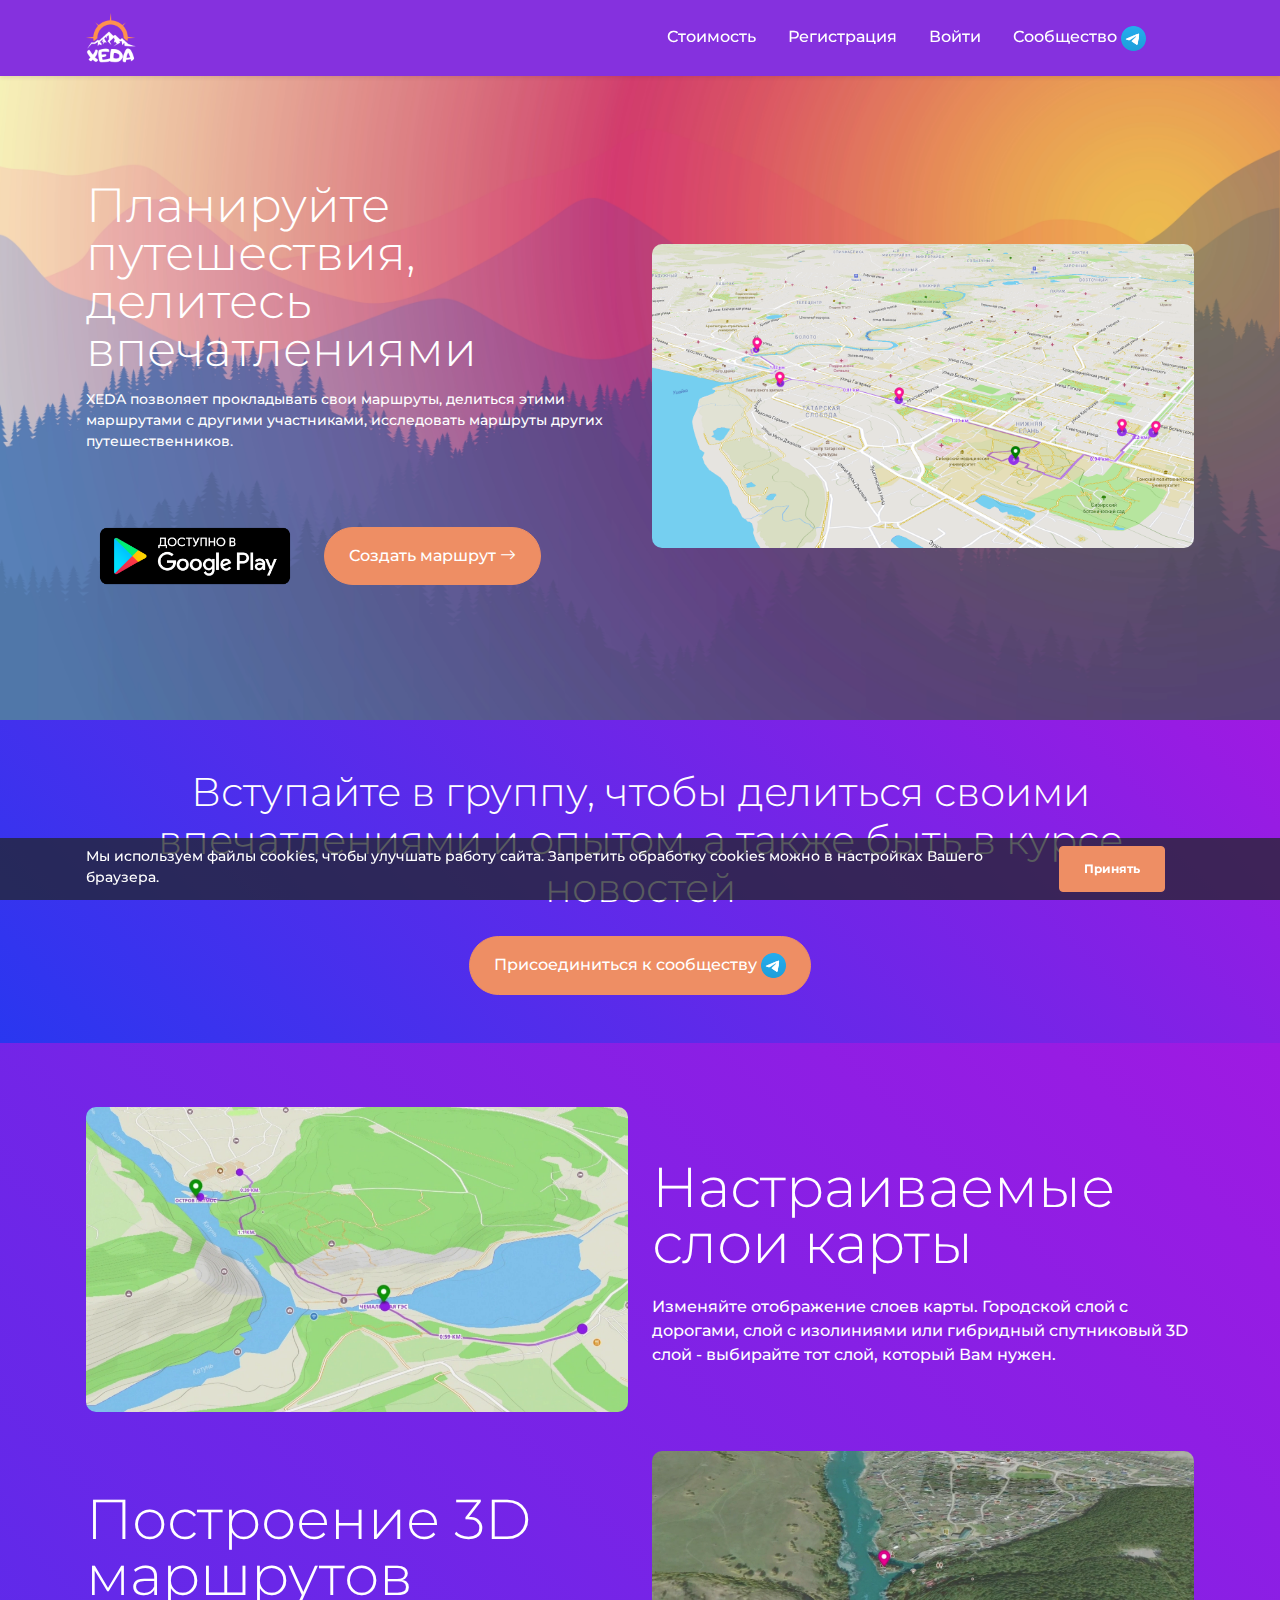
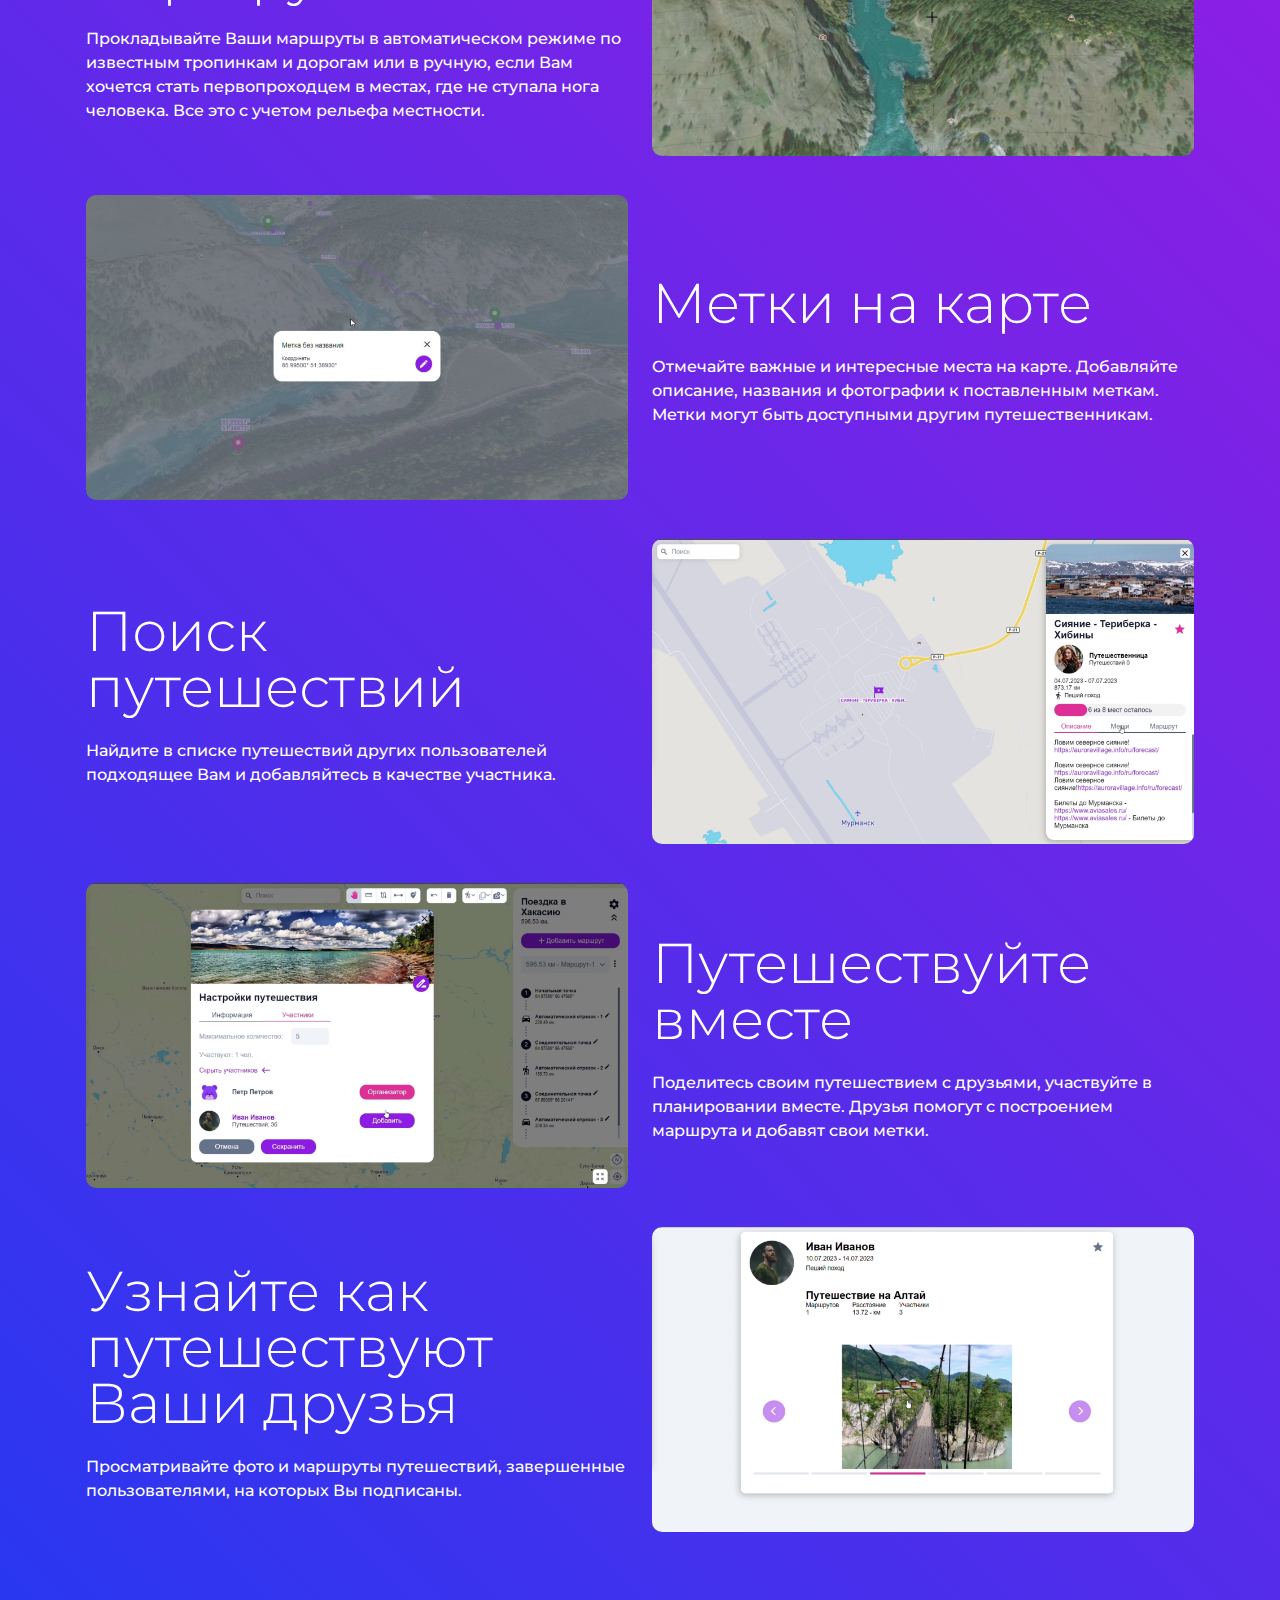
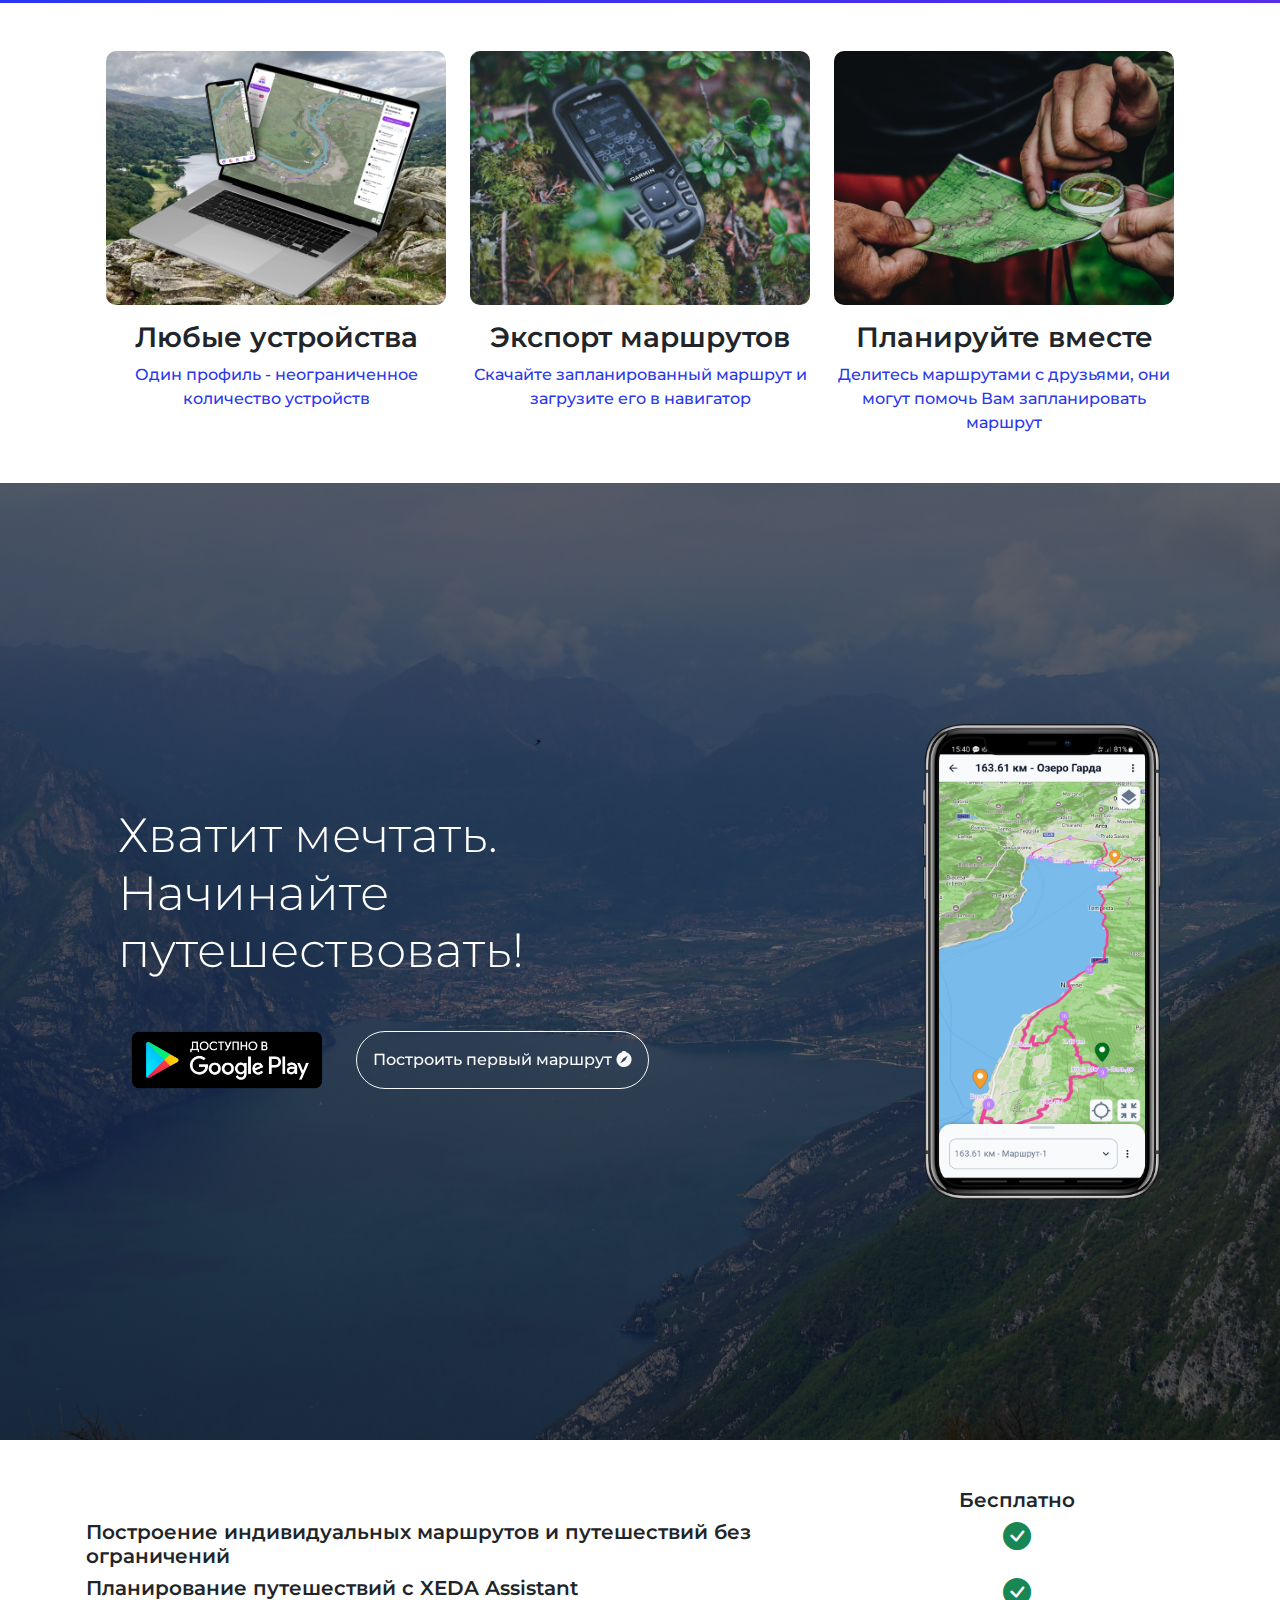
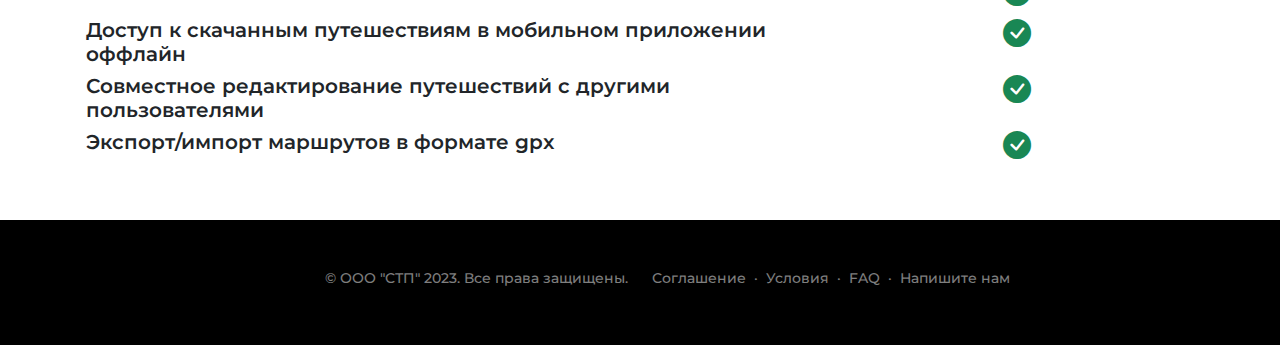
==== index.html @ 37eac82b "Update index.html" ====
<!DOCTYPE html>
<html lang="ru">
    <head> 
        <meta charset="utf-8">
        <meta name="viewport" content="width=device-width, initial-scale=1, shrink-to-fit=no">
        <meta name="description" content="XEDA - приложение для планирования приключений, построения маршрутов, совместных путешествий. Приглашайте друзей, присоединяйтесь к сообществу путешественников!">
        <meta name="author" content="Vladimir Masson">
	<meta name="yandex-verification" content="94b3f4d57878d6f2">
	<meta property="og:locale" content="ru_RU">
	<meta property="og:type" content="website">
	<meta property="og:title" content="XEDA - время путешествовать!">
	<meta property="og:description" content="XEDA - приложение для планирования приключений, построения маршрутов, совместных путешествий. Приглашайте друзей, присоединяйтесь к сообществу путешественников!">
        <meta property="og:url" content="https://app.xeda.io/">
	<meta property="og:site_name" content="XEDA">
	<meta property="og:image" content="https://raw.githubusercontent.com/vladimirmasson/xeda/main/assets/img/xeda_og.png">
	<meta property="og:image:width" content="1070">
	<meta property="og:image:height" content="456">
	<meta name="twitter:card" content="summary_large_image">
	<meta name="twitter:image" content="https://raw.githubusercontent.com/vladimirmasson/xeda/main/assets/img/xeda_og.png">
	<title>XEDA - Время путешествовать!</title>
	
        <link rel="icon" type="image/x-icon" href="assets/favicon.ico" />
        <!-- Bootstrap icons-->
        <link href="https://cdn.jsdelivr.net/npm/bootstrap-icons@1.5.0/font/bootstrap-icons.css" rel="stylesheet" />
	<link rel="stylesheet" href="https://cdn.jsdelivr.net/npm/bootstrap-icons@1.10.5/font/bootstrap-icons.css">
        <!-- Google fonts-->
        <link rel="preconnect" href="https://fonts.gstatic.com" />
        <link href="https://fonts.googleapis.com/css2?family=Newsreader:ital,wght@0,600;1,600&amp;display=swap" rel="stylesheet" />
        <link href="https://fonts.googleapis.com/css2?family=Mulish:ital,wght@0,300;0,500;0,600;0,700;1,300;1,500;1,600;1,700&amp;display=swap" rel="stylesheet" />
        <link href="https://fonts.googleapis.com/css2?family=Kanit:ital,wght@0,400;1,400&amp;display=swap" rel="stylesheet" />
	    <link rel="preconnect" href="https://fonts.googleapis.com">
<link rel="preconnect" href="https://fonts.gstatic.com" crossorigin>
<link href="https://fonts.googleapis.com/css2?family=Fira+Sans:wght@100;200;300;400;500;600;700&family=Montserrat:wght@100;200;300;400;500;600;700&family=Press+Start+2P&display=swap" rel="stylesheet">
        <!-- Core theme CSS (includes Bootstrap)-->
        <link href="css/styles.css" rel="stylesheet" />


	<!-- Google tag (gtag.js) -->
<script async src="https://www.googletagmanager.com/gtag/js?id=G-KK6Y9HNS87"></script>
<script>
  window.dataLayer = window.dataLayer || [];
  function gtag(){dataLayer.push(arguments);}
  gtag('js', new Date());

  gtag('config', 'G-KK6Y9HNS87');
</script>
	<!-- Yandex.Metrika counter -->
<script type="text/javascript" >
   (function(m,e,t,r,i,k,a){m[i]=m[i]||function(){(m[i].a=m[i].a||[]).push(arguments)};
   m[i].l=1*new Date();
   for (var j = 0; j < document.scripts.length; j++) {if (document.scripts[j].src === r) { return; }}
   k=e.createElement(t),a=e.getElementsByTagName(t)[0],k.async=1,k.src=r,a.parentNode.insertBefore(k,a)})
   (window, document, "script", "https://mc.yandex.ru/metrika/tag.js", "ym");

   ym(94690063, "init", {
        clickmap:true,
        trackLinks:true,
        accurateTrackBounce:true,
        webvisor:true
   });
</script>
<noscript><div><img src="https://mc.yandex.ru/watch/94690063" style="position:absolute; left:-9999px;" alt="" /></div></noscript>
<!-- /Yandex.Metrika counter -->
 <!-- Top.Mail.Ru counter -->
<script type="text/javascript">
var _tmr = window._tmr || (window._tmr = []);
_tmr.push({id: "3399509", type: "pageView", start: (new Date()).getTime()});
(function (d, w, id) {
  if (d.getElementById(id)) return;
  var ts = d.createElement("script"); ts.type = "text/javascript"; ts.async = true; ts.id = id;
  ts.src = "https://top-fwz1.mail.ru/js/code.js";
  var f = function () {var s = d.getElementsByTagName("script")[0]; s.parentNode.insertBefore(ts, s);};
  if (w.opera == "[object Opera]") { d.addEventListener("DOMContentLoaded", f, false); } else { f(); }
})(document, window, "tmr-code");
</script>
<noscript><div><img src="https://top-fwz1.mail.ru/counter?id=3399509;js=na" style="position:absolute;left:-9999px;" alt="Top.Mail.Ru" /></div></noscript>
<!-- /Top.Mail.Ru counter -->	
    </head>
    <body id="page-top">
        <!-- Navigation-->
        <nav class="navbar navbar-expand-lg navbar-light fixed-top shadow-sm" id="mainNav">
            <div class="container px-3">
		    <a class="navbar-brand fw-bold" href="#page-top"><img src="assets/img/logowhite.png" alt="XEDA - время путешествовать!" width="50px"></img></a>
                <button class="navbar-toggler border-0" type="button" data-bs-toggle="collapse" data-bs-target="#navbarResponsive" aria-controls="navbarResponsive" aria-expanded="false" aria-label="Toggle navigation">
                    <i class="bi-list h1 text-light"></i>
                </button>
                <div class="collapse navbar-collapse" id="navbarResponsive">
                    <ul class="navbar-nav ms-auto me-4 my-3 my-lg-0">
			<li class="nav-item"><a class="nav-link me-lg-3" href="#price">Стоимость</a></li>
                        <li class="nav-item"><a class="nav-link me-lg-3" href="https://app.xeda.io/signup" target="_blank">Регистрация</a></li>
                        <li class="nav-item"><a class="nav-link me-lg-3" href="https://app.xeda.io/login" target="_blank">Войти</a></li>
			<li class="nav-item"><a class="nav-link me-lg-3" href="https://t.me/+64CDKNUZ3sllOTEy" target="_blank">Сообщество <img src="assets/img/tglogo.png" alt="Вступить в группу telegram" width="25px"></img></a></li>
			
                    </ul>
                    
                </div>
            </div>
        </nav>
        <!-- Mashead header-->
        <header class="masthead">
            <div class="container px-3" >
                <div class="row align-items-center">


			<div class="col-lg-6 col-12 mx-auto">
                        <!-- Mashead text and app badges-->
                        <div class="mb-5 mb-sm-0 text-center text-lg-start">
                            <h3 class="display-5 lh-1 mb-3" style="color:white;">Планируйте путешествия, делитесь впечатлениями</h3>
                            <p class="small fw-normal text-muted mb-5">XEDA позволяет прокладывать свои маршруты, делиться этими маршрутами с другими участниками, исследовать маршруты других путешественников.</p>
                            <a class="me-lg-3 mb-4 mb-lg-0" href="https://play.google.com/store/apps/details?id=wtf.stp.xeda" target="_blank"><img class="app-badge" src="assets/img/gplay.png" alt="Скачать XEDA в Google Play Market" /></a>
				<a class="btn btn-primary py-3 px-4 rounded-pill text-nowrap" href="https://app.xeda.io/signup" target="_blank">Создать маршрут <i class="bi bi-arrow-right"></i></a>
			    
				
                        </div>
				
                    </div>
			
			
			
			<div class="mx-auto col-lg-6 col-12">
                        <!-- Masthead device mockup feature-->
			    <img src="assets/img/xeda-tsk.webp" alt="Xeda маршрут по Томску" width="100%" height="100%"></img>
                      
                    </div>
			
                    
                    
		    
                    
                       
                </div>
            </div>
        </header>
       
        <!-- App badge section-->
        <section class="bg-gradient-primary-to-secondary" id="download">
            <div class="container px-3">
                <h4 class="display-6 text-center text-white font-alt mb-4">Вступайте в группу, чтобы делиться своими впечатлениями и опытом, а также быть в курсе новостей</h4>
                <div class="d-flex flex-column flex-lg-row align-items-center justify-content-center">
                    <!--<a class="me-lg-3 mb-4 mb-lg-0" href="#!"><img class="app-badge" src="assets/img/google-play-badge.svg" alt="..." /></a>
                    <a href="#!"><img class="app-badge" src="assets/img/rustore.png" alt="Скачать XEDA в Rustore" /></a>-->
			<a class="btn btn-primary py-3 px-4 rounded-pill text-nowrap" href="https://t.me/+64CDKNUZ3sllOTEy" target="_blank">Присоединиться к сообществу <img src="assets/img/tglogo.png" alt="Вступить в группу telegram" width="25px"></img></a>
                </div>
            </div>
        </section>
        <!-- Basic features section-->
        <section class="bg-gradient-primary-to-secondary">
            <div class="container px-3">
                
		   <div class="row py-3 align-items-center justify-content-center justify-content-lg-between">
                    <div class="col-12 col-lg-6 order-lg-0 order-1">
                        <div class="px-0"><video muted="muted" autoplay="" loop="" poster="assets/img/xeda_layers.webp" style="max-width: 100%; height: 100%" playsinline><source src="assets/img/xeda_layers.mp4" type="video/mp4" /></video></div>
                    </div>
		    <div class="col-12 col-lg-6 order-0 order-lg-1 text-center text-sm-start">
                        <h2 class="text-white display-4 lh-1 mb-4">Настраиваемые слои карты</h2>
                        <p class="fw-normal text-muted mb-5 mb-lg-0">Изменяйте отображение слоев карты. Городской слой с дорогами, слой с изолиниями или гибридный спутниковый 3D слой - выбирайте тот слой, который Вам нужен.</p>
                    </div>
                </div>
		
		    <div class="row py-3 align-items-center justify-content-center justify-content-lg-between">
                    <div class="col-12 col-lg-6 text-center text-sm-start">
                        <h2 class="text-white display-4 lh-1 mb-4">Построение 3D маршрутов</h2>
                        <p class="fw-normal text-muted mb-5 mb-lg-0">Прокладывайте Ваши маршруты в автоматическом режиме по известным тропинкам и дорогам или в ручную, если Вам хочется стать первопроходцем в местах, где не ступала нога человека. Все это с учетом рельефа местности.</p>
                    </div>
                    <div class="col-12 col-lg-6">
                        <div class="px-0"><video muted="muted" autoplay="" loop="" poster="assets/img/map-route.webp" style="max-width: 100%; height: 100%" playsinline><source src="assets/img/map-route.mp4" type="video/mp4" /></video></div>
                    </div>
                </div>
		    
		    <div class="row py-3 align-items-center justify-content-center justify-content-lg-between">
                <div class="col-12 col-lg-6 order-lg-0 order-1">
                        <div class="px-0"><video muted="muted" autoplay="" loop="" poster="assets/img/poi-route.webp" style="max-width: 100%; height: 100%" playsinline><source src="assets/img/poi-route.mp4" type="video/mp4" /></video></div>
                    </div>    
		<div class="col-12 col-lg-6 order-lg-1 order-0 text-center text-sm-start">
                        <h2 class="text-white display-4 lh-1 mb-4">Метки на карте</h2>
                        <p class="fw-normal text-muted mb-5 mb-lg-0">Отмечайте важные и интересные места на карте. Добавляйте описание, названия и фотографии к поставленным меткам. Метки могут быть доступными другим путешественникам.</p>
                    </div> 
                </div>
		
		    
		    
		    <div class="row py-3 align-items-center justify-content-center justify-content-lg-between">

			    <div class="col-12 col-lg-6 text-center text-sm-start">
                        <h2 class="text-white display-4 lh-1 mb-4">Поиск путешествий</h2>
                        <p class="fw-normal text-muted mb-5 mb-lg-0">Найдите в списке путешествий других пользователей подходящее Вам и добавляйтесь в качестве участника.</p>
                    </div>
			    
			    <div class="col-12 col-lg-6">
                        <div class="px-0"><video muted="muted" autoplay="" loop="" poster="assets/img/search.webp" style="max-width: 100%; height: 100%" playsinline><source src="assets/img/search.mp4" type="video/mp4" /></video></div>
                    </div>    
		
                </div>

		     <div class="row py-3 align-items-center justify-content-center justify-content-lg-between">
                    <div class="col-12 col-lg-6 order-lg-0 order-1">
                        <div class="px-0"><video muted="muted" autoplay="" loop="" poster="assets/img/friends.webp" style="max-width: 100%; height: 100%" playsinline><source src="assets/img/friends.mp4" type="video/mp4" /></video></div>
                    </div>
		    <div class="col-12 col-lg-6 order-0 order-lg-1 text-center text-sm-start">
                        <h2 class="text-white display-4 lh-1 mb-4">Путешествуйте вместе</h2>
                        <p class="fw-normal text-muted mb-5 mb-lg-0">Поделитесь своим путешествием с друзьями, участвуйте в планировании вместе. Друзья помогут с построением маршрута и добавят свои метки.</p>
                    </div>
                </div>
		
		    <div class="row py-3 align-items-center justify-content-center justify-content-lg-between">
                    <div class="col-12 col-lg-6 text-center text-sm-start">
                        <h2 class="text-white display-4 lh-1 mb-4">Узнайте как путешествуют Ваши друзья</h2>
                        <p class="fw-normal text-muted mb-5 mb-lg-0">Просматривайте фото и маршруты путешествий, завершенные пользователями, на которых Вы подписаны.</p>
                    </div>
                    <div class="col-12 col-lg-6">
                        <div class="px-0"><video muted="muted" autoplay="" loop="" poster="assets/img/news.webp" style="max-width: 100%; height: 100%" playsinline><source src="assets/img/news.mp4" type="video/mp4" /></video></div>
                    </div>
                </div>
		    
		    
            </div>
        </section>

	<!-- App features section-->
        <section id="features">
            <div class="container">
                <div class="row align-items-center">
                    <div class="col-lg-12 order-lg-1 mb-5 mb-lg-0">
                        <div class="container-fluid">
                            <div class="row">
                                <div class="col-lg-4 mb-5 mb-sm-0">
                                    <!-- Feature item-->
                                    <div class="text-center">
                                        <img src="assets/img/macbook.webp" alt="Xeda" width="100%" height="100%"></img>
                                        <h3 class="font-alt pt-3">Любые устройства</h3>
                                        <p class="text-primary mb-0">Один профиль - неограниченное количество устройств</p>
                                    </div>
                                </div>
                                <div class="col-lg-4 mb-5 mb-sm-0">
                                    <!-- Feature item-->
                                    <div class="text-center">
                                        <img src="assets/img/navigator.webp" alt="Xeda" width="100%" height="100%"></img>
                                        <h3 class="font-alt pt-3">Экспорт маршрутов</h3>
                                        <p class="text-primary mb-0">Скачайте запланированный маршрут и загрузите его в навигатор</p>
                                    </div>
                                </div>
				<div class="col-lg-4 mb-5 mb-sm-0">
                                    <!-- Feature item-->
                                    <div class="text-center">
                                        <img src="assets/img/travel.webp" alt="Xeda" width="100%" height="100%"></img>
                                        <h3 class="font-alt pt-3">Планируйте вместе</h3>
                                        <p class="text-primary mb-0">Делитесь маршрутами с друзьями, они могут помочь Вам запланировать маршрут</p>
                                    </div>
                                </div>

				

				    
                            </div>
                            
                        </div>
                    </div>
                   
                </div>
            </div>
        </section>

	   
	    
        <!-- Call to action section-->
        <section class="cta">
            
						
			<div class="cta-content">
                <div class="container px-5">
                    <div class="row align-items-center ">
					<div class="col-lg-8 order-lg-0 mb-5 mb-lg-0 text-center text-lg-start">
					<h2 class="text-white display-5 lh-3 mb-4">
                        Хватит мечтать.
                        <br />
                        Начинайте путешествовать!
                    </h2>
		<a class="me-lg-3 mb-4 mb-lg-0" href="https://play.google.com/store/apps/details?id=wtf.stp.xeda" target="_blank"><img class="app-badge" src="assets/img/gplay.png" alt="Скачать XEDA в Google Play Market"></a>
                    <a class="btn btn-outline-light py-3 px-3 rounded-pill text-nowrap" href="https://app.xeda.io/signup" target="_blank">Построить первый маршрут <i class="bi bi-compass-fill"></i></a>
                </div>
            
			<div class="col-lg-4 order-lg-1">
                        <!-- Masthead device mockup feature-->
                        <div class="features-device-mockup">
                            
                            <div class="device-wrapper">
                                <div class="device" data-device="iPhoneX" data-orientation="portrait" data-color="black">
                                    <div class="screen bg-black">
                                        <!-- PUT CONTENTS HERE:-->
                                        <!-- * * This can be a video, image, or just about anything else.-->
                                        <!-- * * Set the max width of your media to 100% and the height to-->
                                        <!-- * * 100% like the demo example below.-->
                                        <img src="assets/img/mobile_app.webp" alt="Xeda" width="100%" height="100%"></img>
                                    </div>
                                </div>
                            </div>
                        </div>
                    </div>
                    </div>
				</div>
				</div>
        </section>
	<!-- Section: Timeline -->
	<section id="price">
            <div class="container px-3">
                <div class="row align-items-start ">
			<div class="col-8 order-lg-0 mb-5 mb-lg-0 text-start">
			</div>
			<div class="col-4 order-lg-0 mb-5 mb-lg-0 text-center">
				<h5>Бесплатно</h5>
			</div>
		</div>
		<div class="row align-items-start ">
			<div class="col-8 order-lg-0 mb-5 mb-lg-0 text-start">
				<h5>Построение индивидуальных маршрутов и путешествий без ограничений</h5>
			</div>
			<div class="col-4 order-lg-0 mb-5 mb-lg-0 text-center text-success">
				<h3><i class="bi bi-check-circle-fill"></i></h3>
			</div>
		</div>
		<div class="row align-items-start ">
			<div class="col-8 order-lg-0 mb-5 mb-lg-0 text-start">
				<h5>Планирование путешествий с XEDA Assistant</h5>
			</div>
			<div class="col-4 order-lg-0 mb-5 mb-lg-0 text-center text-success">
				<h3><i class="bi bi-check-circle-fill"></i></h3>
			</div>
		</div>
		<div class="row align-items-start ">
			<div class="col-8 order-lg-0 mb-5 mb-lg-0 text-start">
				<h5>Доступ к скачанным путешествиям в мобильном приложении оффлайн</h5>
			</div>
			<div class="col-4 order-lg-0 mb-5 mb-lg-0 text-center text-success">
				<h3><i class="bi bi-check-circle-fill"></i></h3>
			</div>
		</div>
		<div class="row align-items-start ">
			<div class="col-8 order-lg-0 mb-5 mb-lg-0 text-start">
				<h5>Совместное редактирование путешествий с другими пользователями</h5>
			</div>
			<div class="col-4 order-lg-0 mb-5 mb-lg-0 text-center text-success">
				<h3><i class="bi bi-check-circle-fill"></i></h3>
			</div>
		</div>
		<div class="row align-items-start ">
			<div class="col-8 order-lg-0 mb-5 mb-lg-0 text-start">
				<h5>Экспорт/импорт маршрутов в формате gpx</h5>
			</div>
			<div class="col-4 order-lg-0 mb-5 mb-lg-0 text-center text-success">
				<h3><i class="bi bi-check-circle-fill"></i></h3>
			</div>
		</div>
            </div>
        </section> 
<!-- Section: Timeline -->
        
        <!-- Footer-->
        <footer class="bg-black text-center py-5">
            <div class="container px-5">
                <div class="row text-white-50 small">
                    <div class="col-sm-6 mb-2 text-nowrap text-sm-end">&copy; ООО "СТП" 2023. Все права защищены.</div>
                    <div class="col-sm-6 text-sm-start">
		    <a href="https://app.xeda.io/documents">Соглашение</a>
                    <span class="mx-1">&middot;</span>
                    <a href="https://app.xeda.io/documents">Условия</a>
                    <span class="mx-1">&middot;</span>
                    <a href="https://app.xeda.io/documents">FAQ</a>
		    <span class="mx-1">&middot;</span>
		    <a href="mailto:info@xeda.io">Напишите нам</a>
		   </div>
                </div>
            </div>
        </footer>

	<div class="warning warning--active bg-dark bg-opacity-75 text-start py-2">
		<div class="container px-3">
			<div class="warning__text row">
				<div class="col-sm-10 mb-2 mb-sm-0 text-white small">Мы используем файлы cookies, чтобы улучшать работу сайта. Запретить обработку cookies можно в настройках Вашего браузера.</div>
				<div class="col-sm-2 text-center"><button class="warning__apply btn btn-primary btn-sm py-3 px-4 badge text-nowrap" type="button">Принять</button></div>
			</div>
		</div>
	</div>
	    
        <!-- Bootstrap core JS-->
        <script src="https://cdn.jsdelivr.net/npm/bootstrap@5.1.3/dist/js/bootstrap.bundle.min.js"></script>
        <!-- Core theme JS-->
        <script src="https://code.jquery.com/jquery-3.7.0.min.js"></script>
	<script src="js/scripts.js"></script>
	<script src="js/slider.js"></script>
	<script type="text/javascript">
	const container = document.querySelector(".warning");
   	 if (document.cookie.indexOf("warning") != -1) {
		container.classList.remove("warning--active");
	}

	if (document.querySelector(".warning")) {
	  const apply = container.querySelector(".warning__apply");
	  apply.addEventListener("click", () => {
	    container.classList.remove("warning--active");
	    document.cookie = "warning=true; max-age=2592000; path=/";
	  });
	};
	</script>

	
	    
        <!-- * * * * * * * * * * * * * * * * * * * * * * * * * * * * * * * * * * * * * * * *-->
        <!-- * *                               SB Forms JS                               * *-->
        <!-- * * Activate your form at https://startbootstrap.com/solution/contact-forms * *-->
        <!-- * * * * * * * * * * * * * * * * * * * * * * * * * * * * * * * * * * * * * * * *-->
     
    </body>
</html>
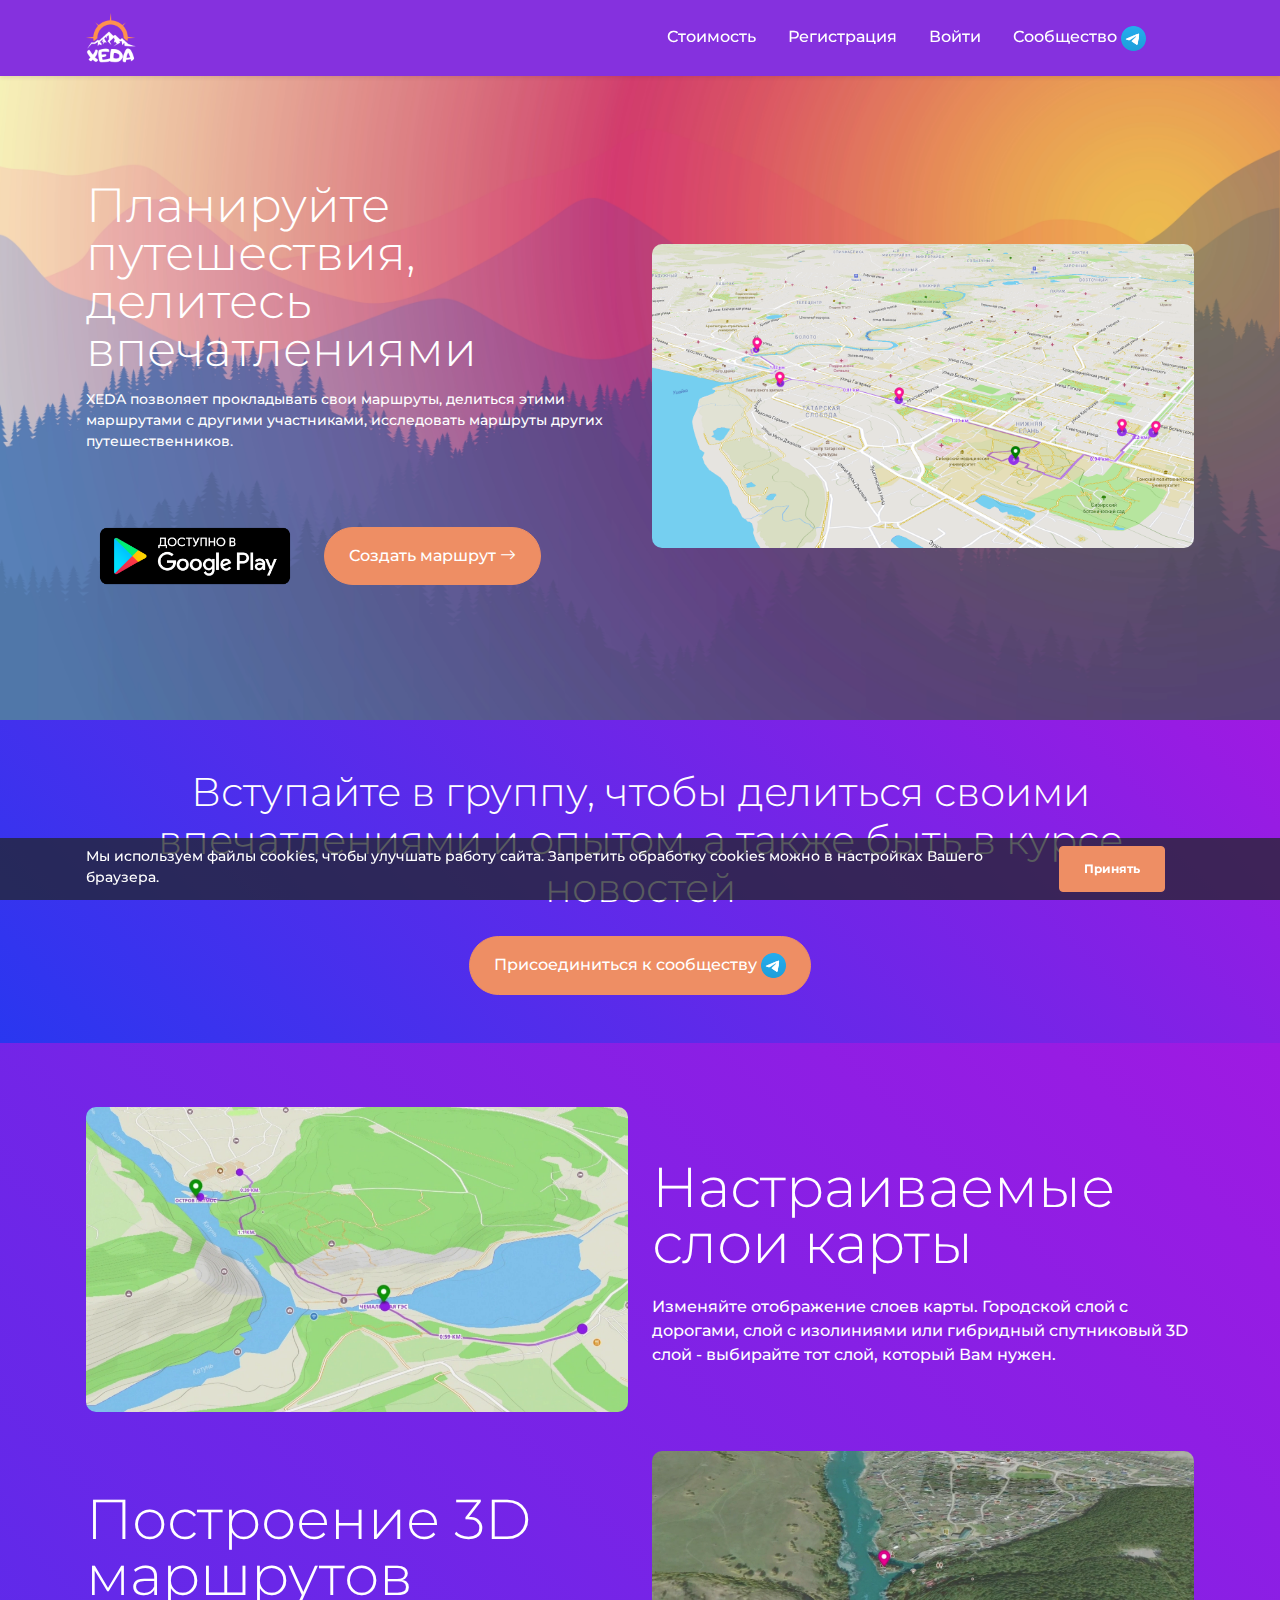
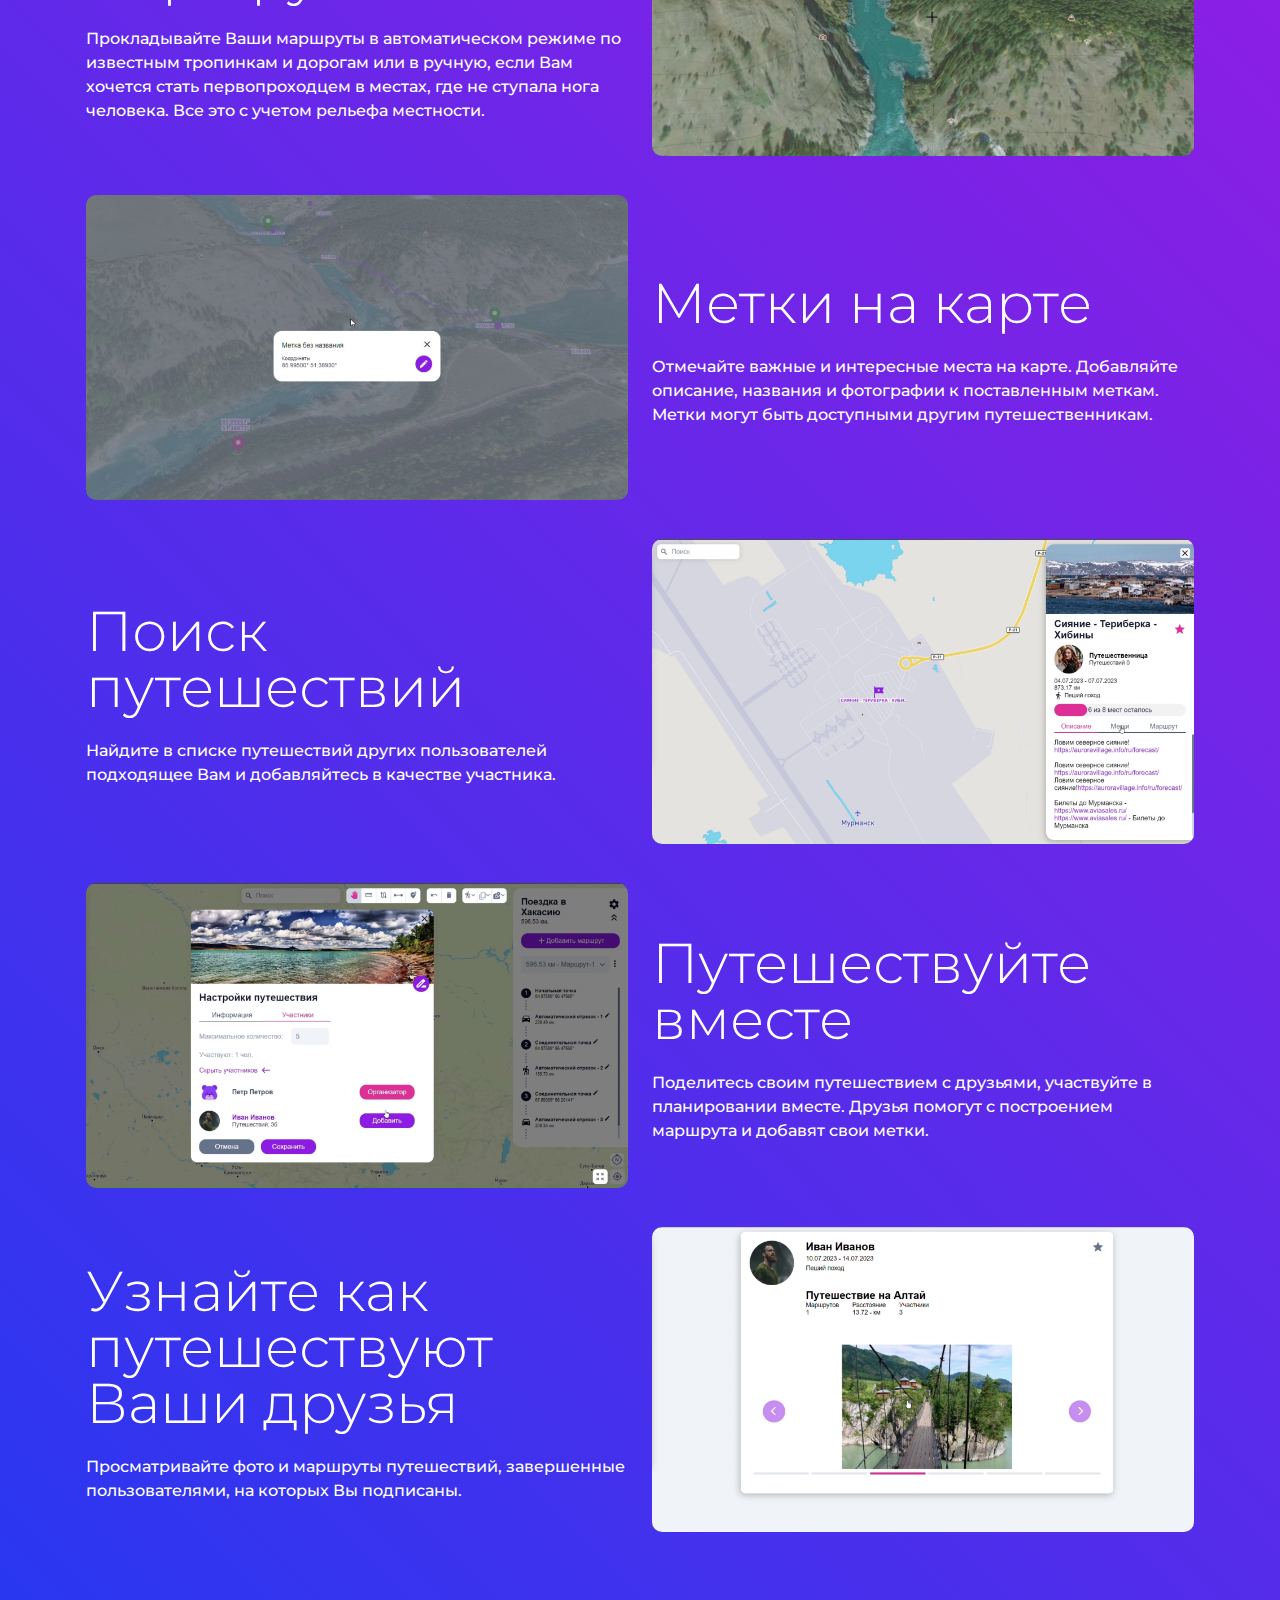
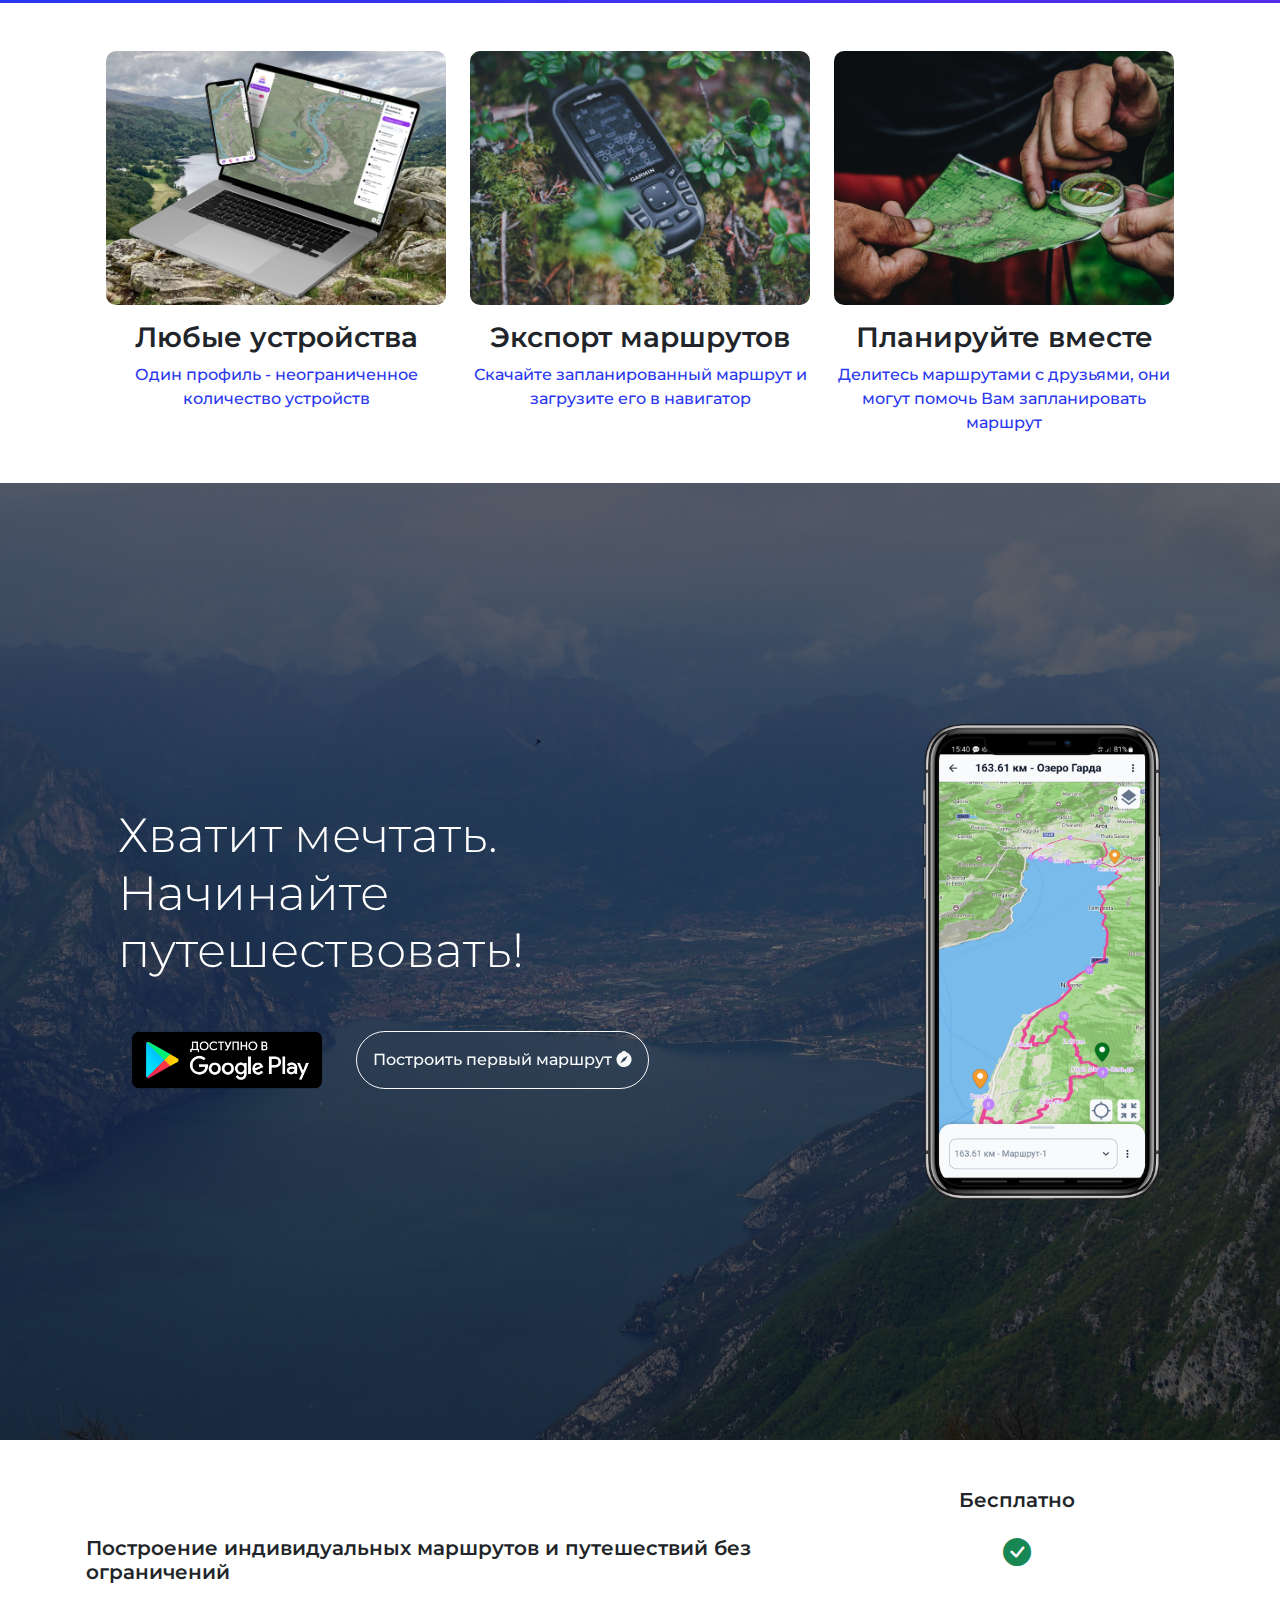
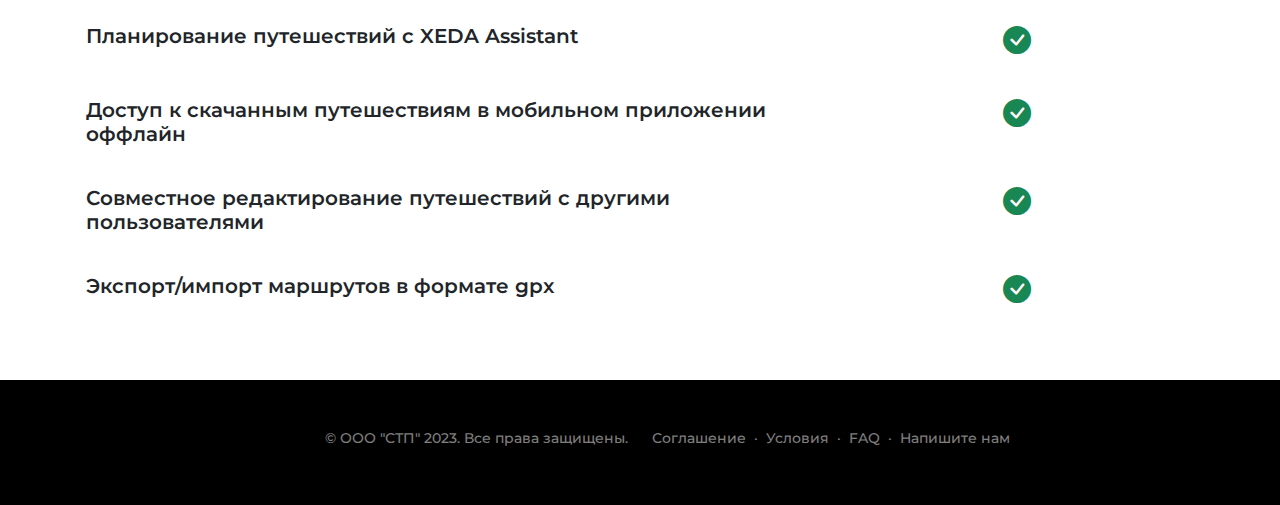
==== commit 90bad319: "Update index.html" ====
--- a/index.html
+++ b/index.html
@@ -310,7 +310,7 @@
 				<h5>Бесплатно</h5>
 			</div>
 		</div>
-		<div class="row align-items-start ">
+		<div class="row align-items-start py-3">
 			<div class="col-8 order-lg-0 mb-5 mb-lg-0 text-start">
 				<h5>Построение индивидуальных маршрутов и путешествий без ограничений</h5>
 			</div>
@@ -318,7 +318,7 @@
 				<h3><i class="bi bi-check-circle-fill"></i></h3>
 			</div>
 		</div>
-		<div class="row align-items-start ">
+		<div class="row align-items-start py-3">
 			<div class="col-8 order-lg-0 mb-5 mb-lg-0 text-start">
 				<h5>Планирование путешествий с XEDA Assistant</h5>
 			</div>
@@ -326,7 +326,7 @@
 				<h3><i class="bi bi-check-circle-fill"></i></h3>
 			</div>
 		</div>
-		<div class="row align-items-start ">
+		<div class="row align-items-start py-3">
 			<div class="col-8 order-lg-0 mb-5 mb-lg-0 text-start">
 				<h5>Доступ к скачанным путешествиям в мобильном приложении оффлайн</h5>
 			</div>
@@ -334,7 +334,7 @@
 				<h3><i class="bi bi-check-circle-fill"></i></h3>
 			</div>
 		</div>
-		<div class="row align-items-start ">
+		<div class="row align-items-start py-3">
 			<div class="col-8 order-lg-0 mb-5 mb-lg-0 text-start">
 				<h5>Совместное редактирование путешествий с другими пользователями</h5>
 			</div>
@@ -342,7 +342,7 @@
 				<h3><i class="bi bi-check-circle-fill"></i></h3>
 			</div>
 		</div>
-		<div class="row align-items-start ">
+		<div class="row align-items-start py-3">
 			<div class="col-8 order-lg-0 mb-5 mb-lg-0 text-start">
 				<h5>Экспорт/импорт маршрутов в формате gpx</h5>
 			</div>
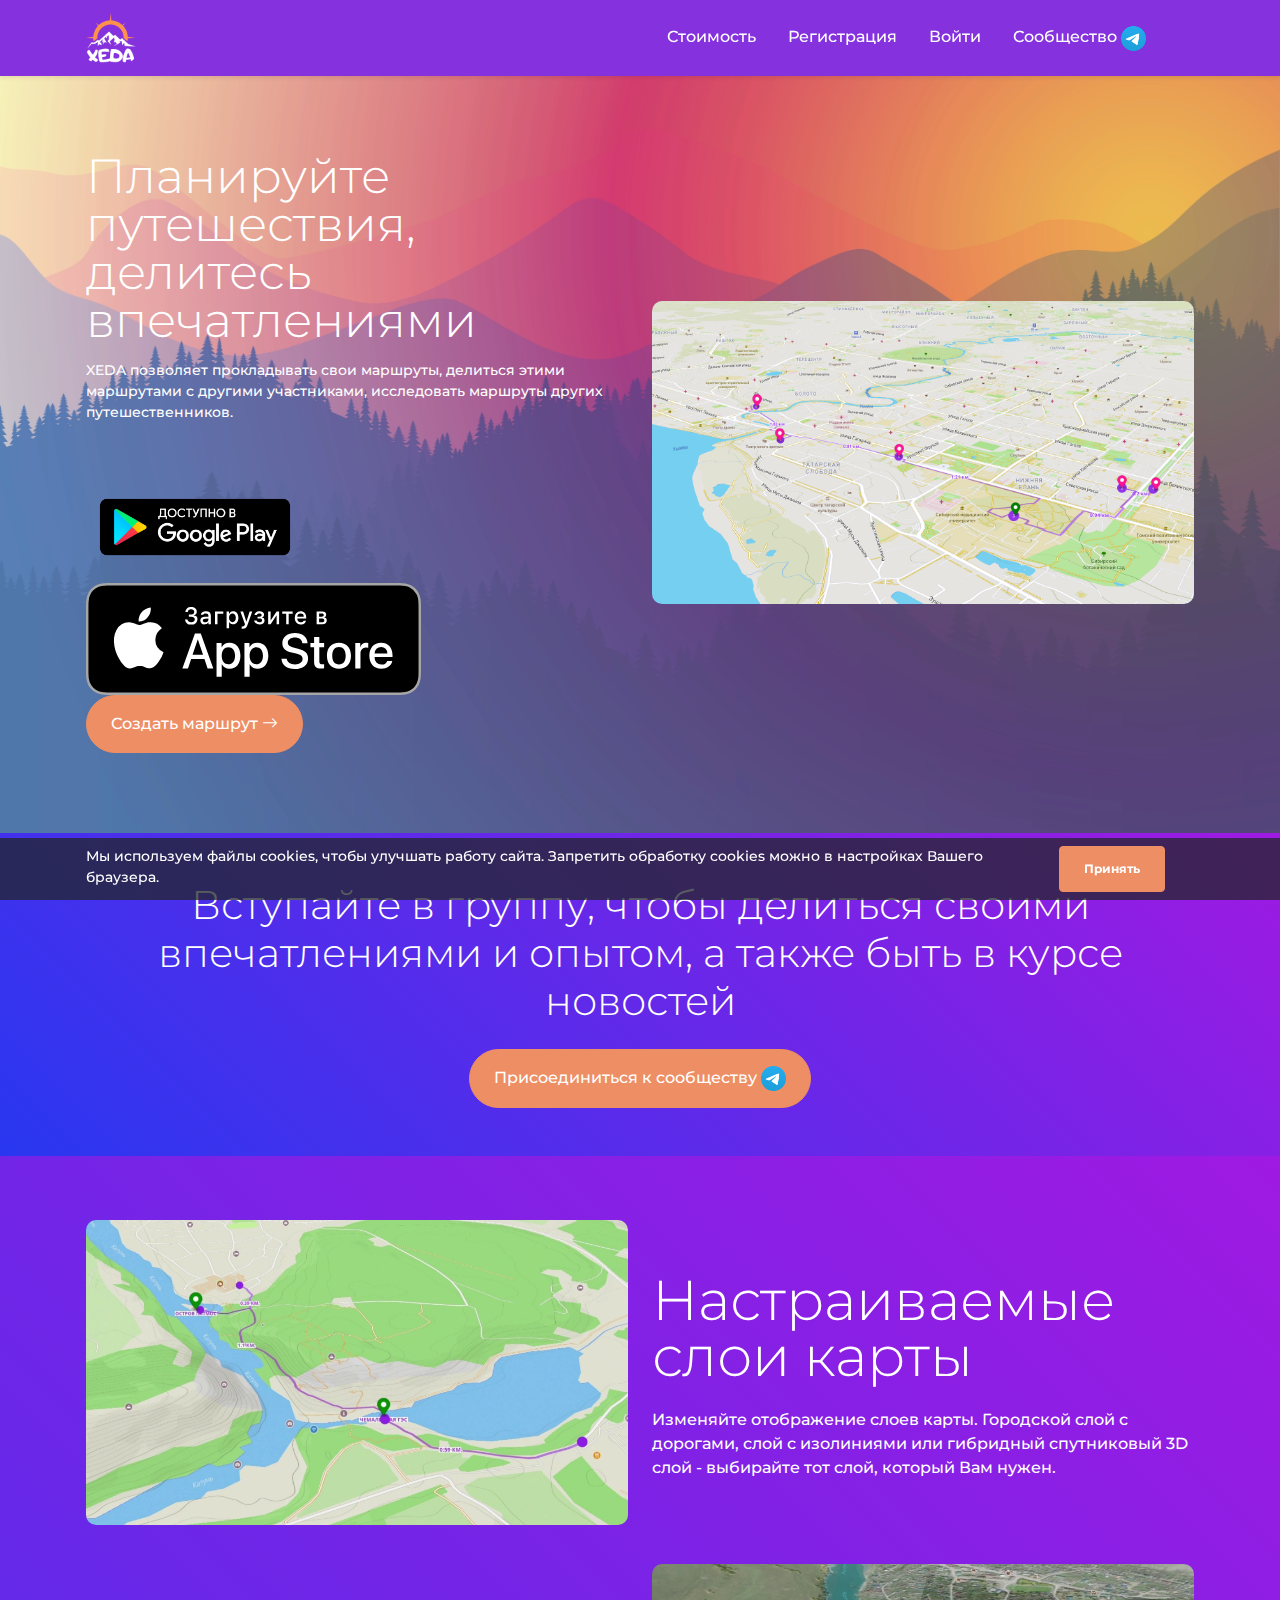
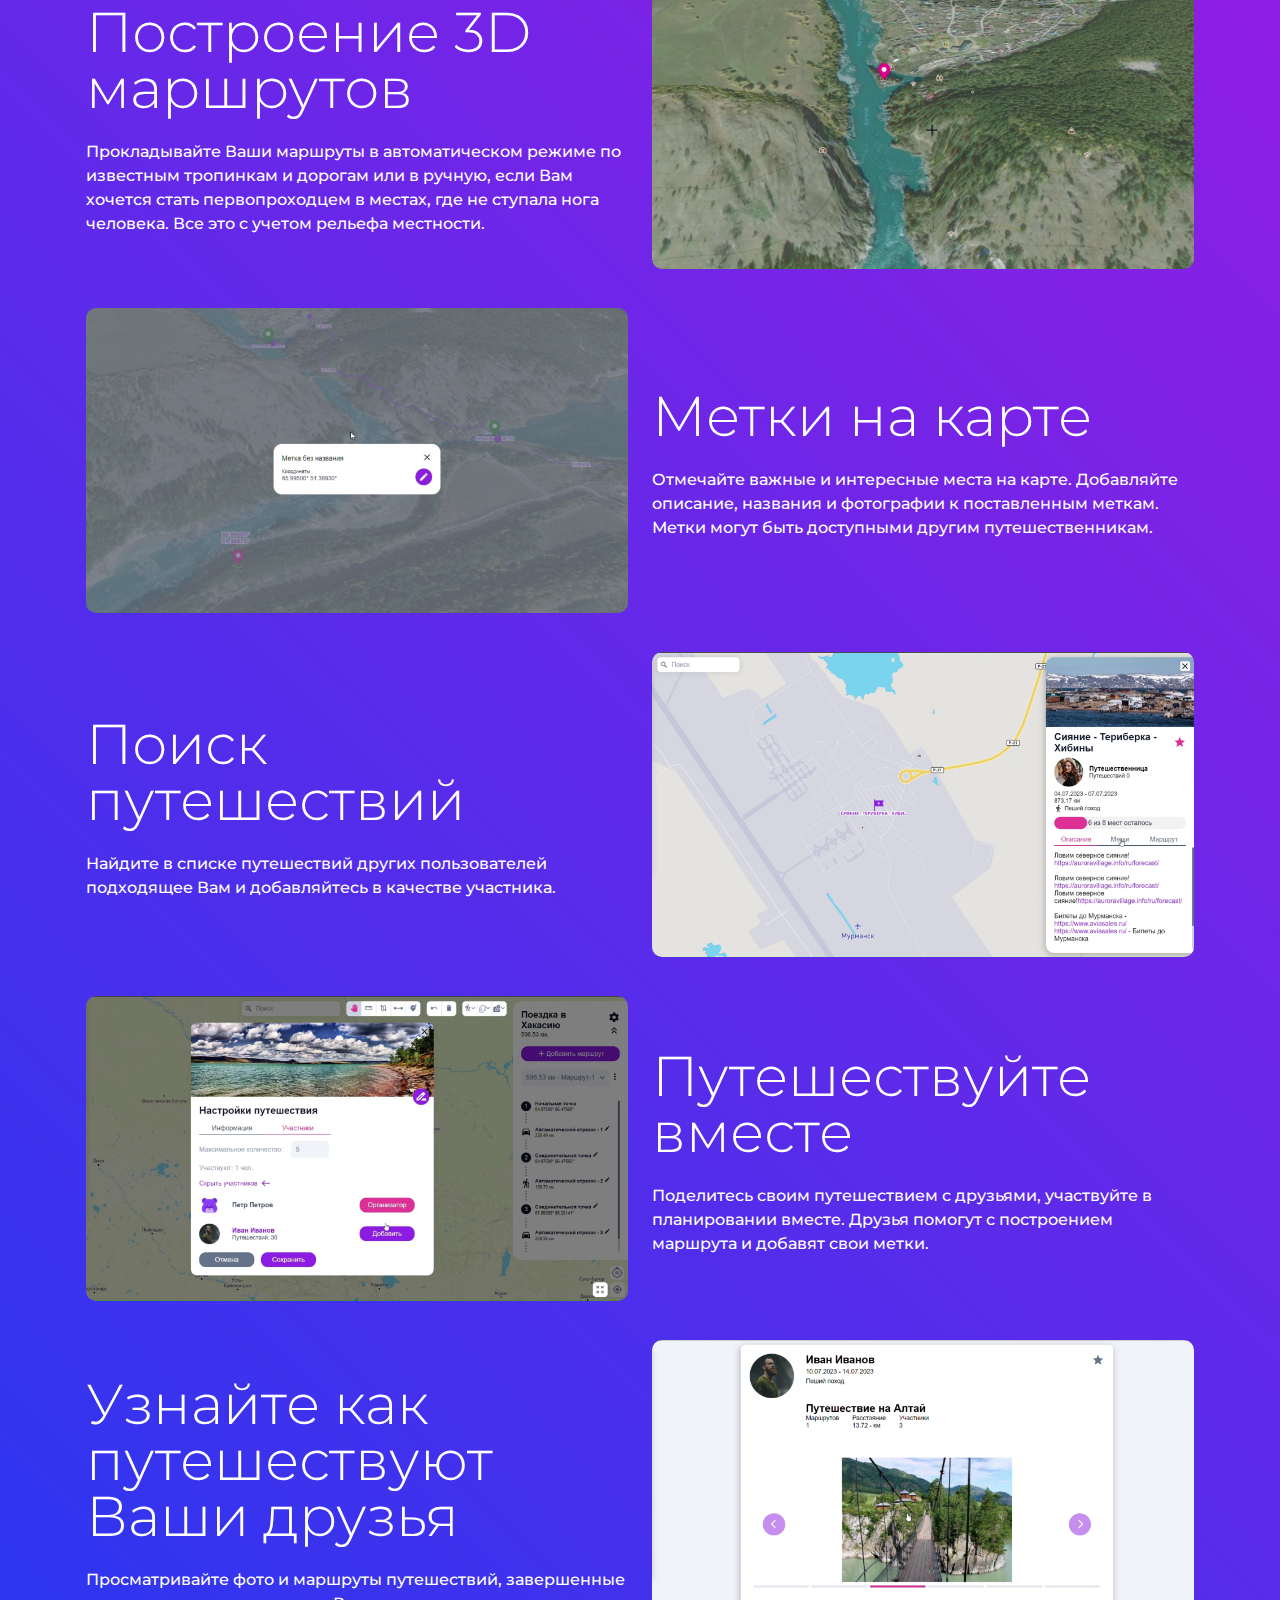
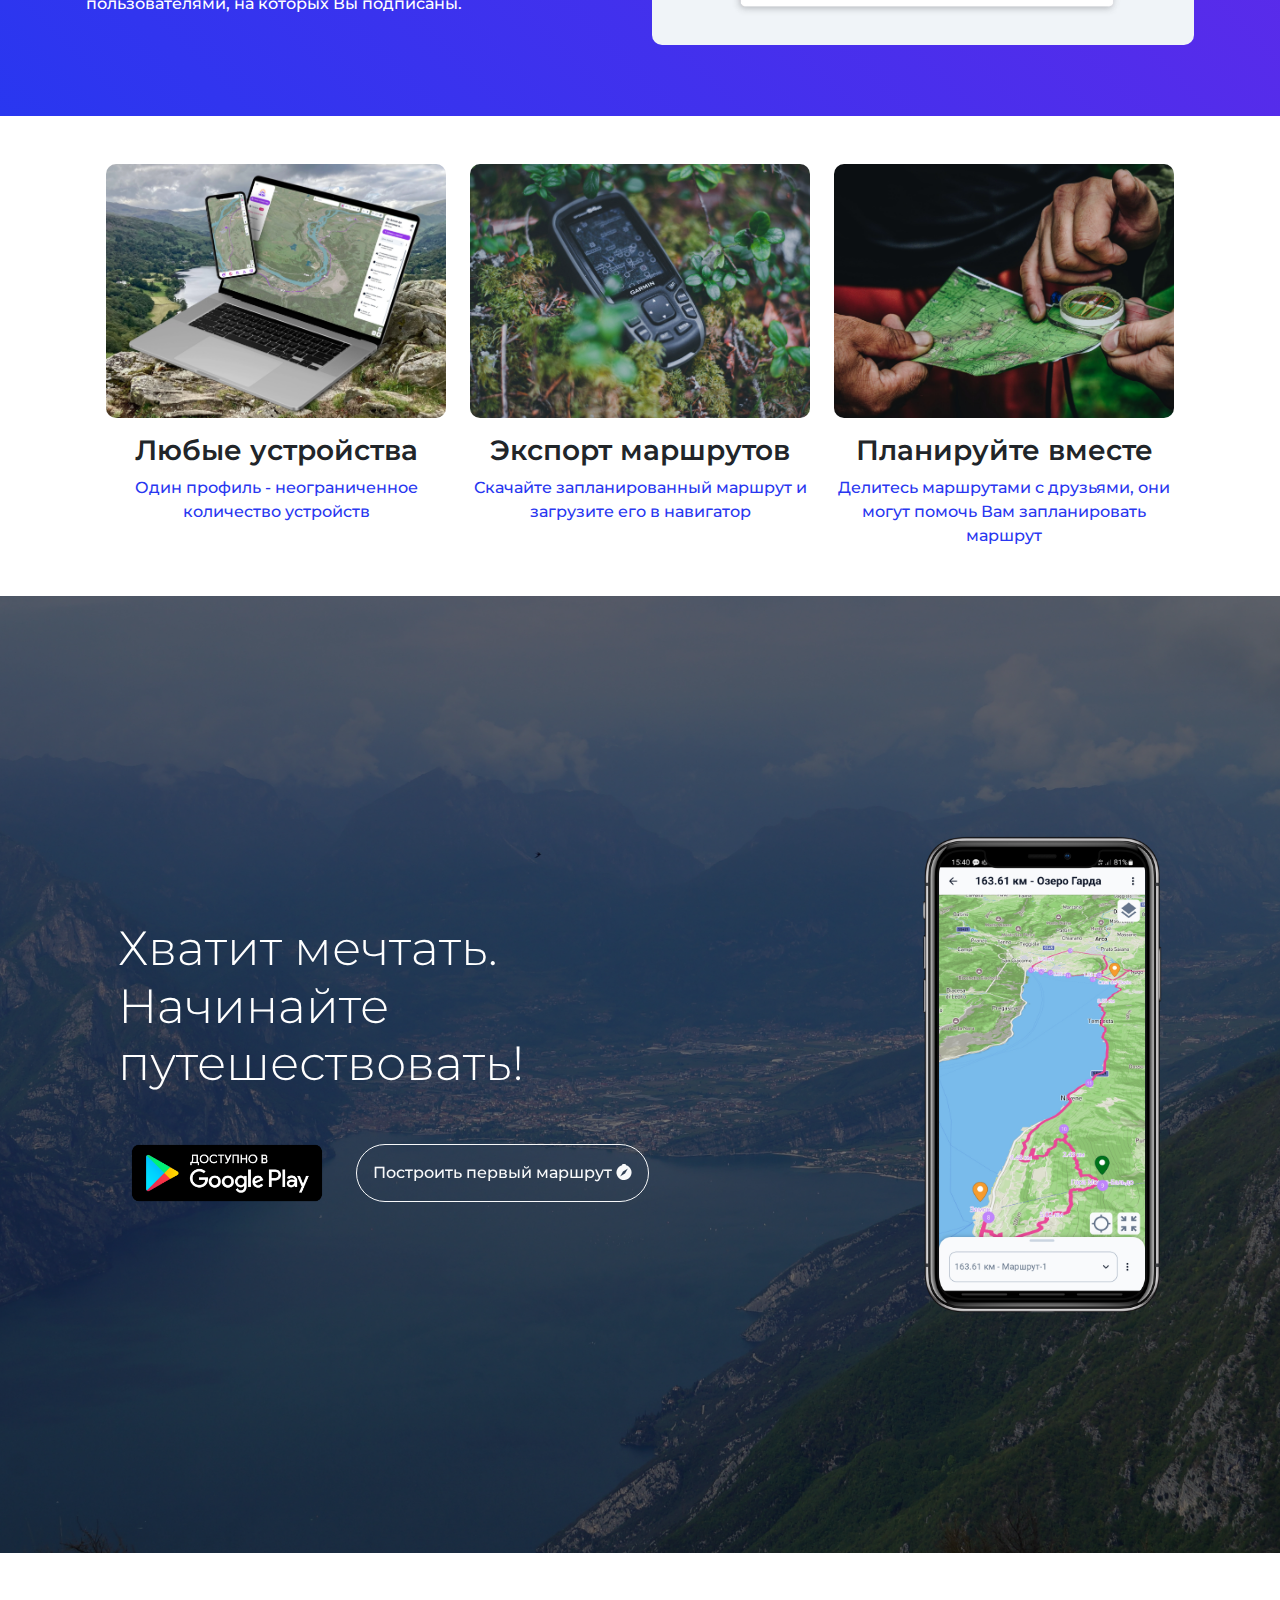
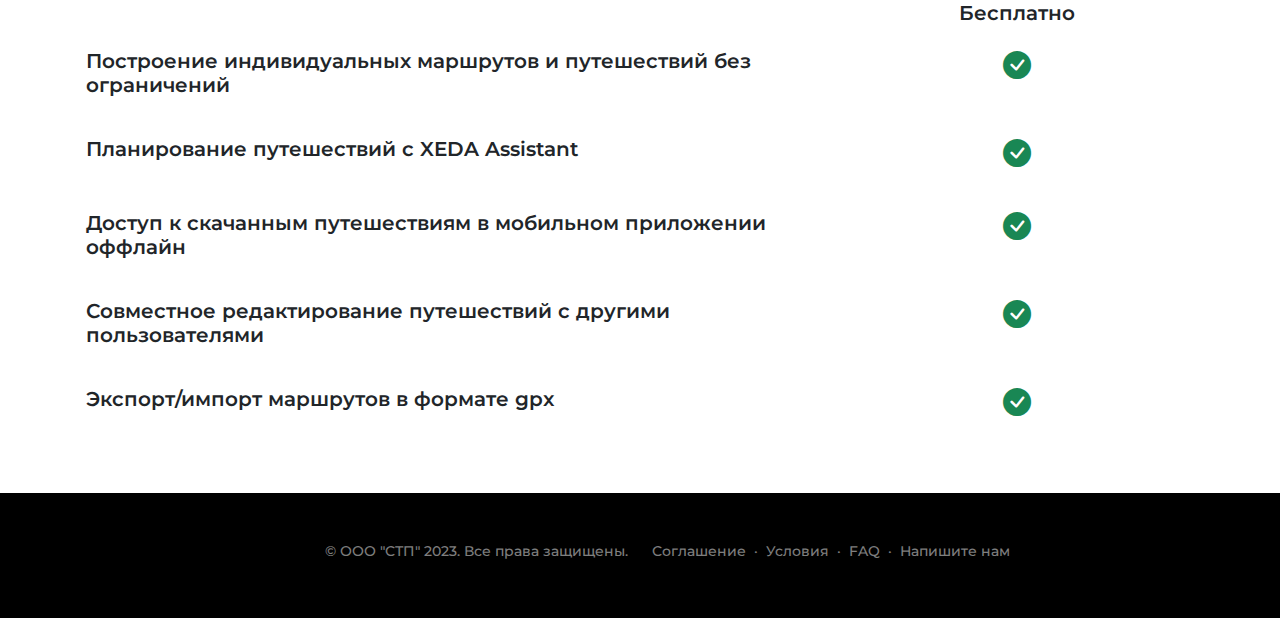
==== commit e429acf5: "Update index.html" ====
--- a/index.html
+++ b/index.html
@@ -108,6 +108,7 @@
                             <h3 class="display-5 lh-1 mb-3" style="color:white;">Планируйте путешествия, делитесь впечатлениями</h3>
                             <p class="small fw-normal text-muted mb-5">XEDA позволяет прокладывать свои маршруты, делиться этими маршрутами с другими участниками, исследовать маршруты других путешественников.</p>
                             <a class="me-lg-3 mb-4 mb-lg-0" href="https://play.google.com/store/apps/details?id=wtf.stp.xeda" target="_blank"><img class="app-badge" src="assets/img/gplay.png" alt="Скачать XEDA в Google Play Market" /></a>
+			    <a class="me-lg-3 mb-4 mb-lg-0" href="https://apps.apple.com/ru/app/xeda-app/id6476595477" target="_blank"><img class="app-badge" src="assets/img/app-store-button.svg" alt="Скачать XEDA в App Store" /></a>
 				<a class="btn btn-primary py-3 px-4 rounded-pill text-nowrap" href="https://app.xeda.io/signup" target="_blank">Создать маршрут <i class="bi bi-arrow-right"></i></a>
 			    
 				
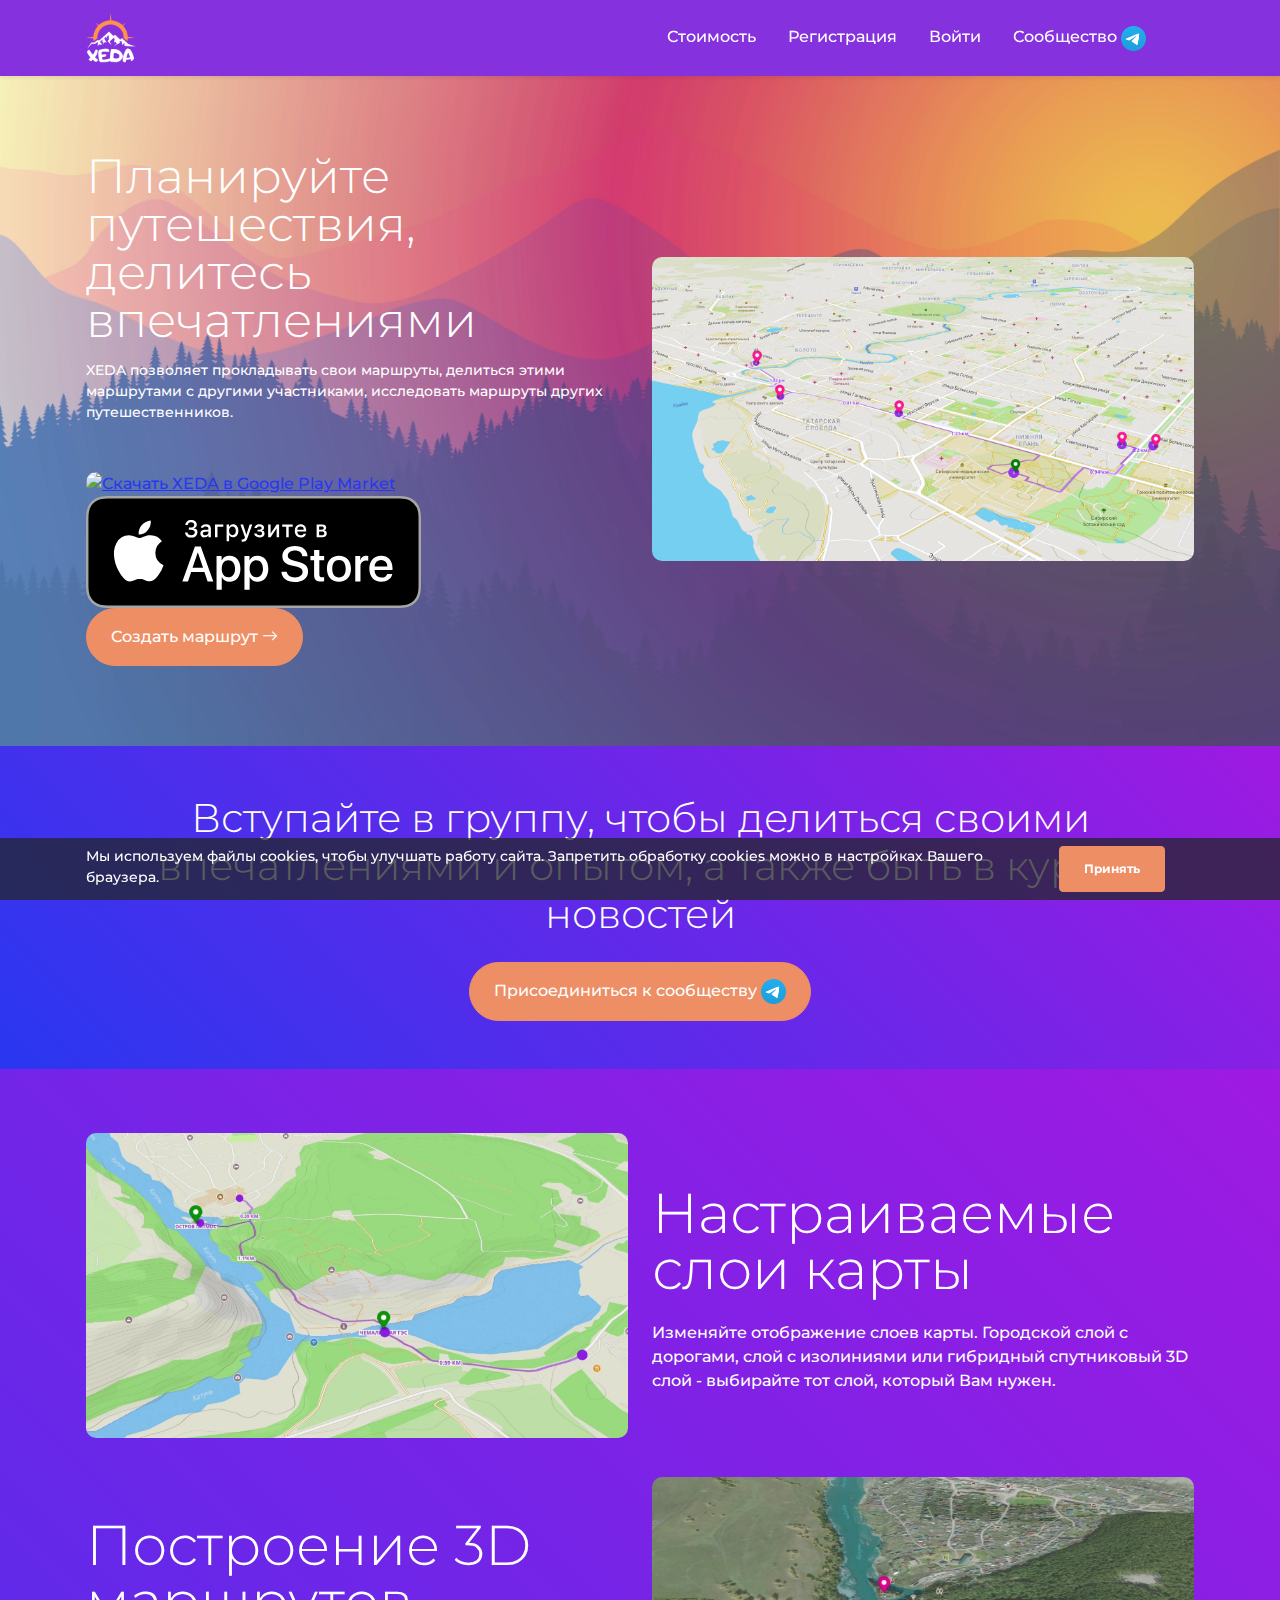
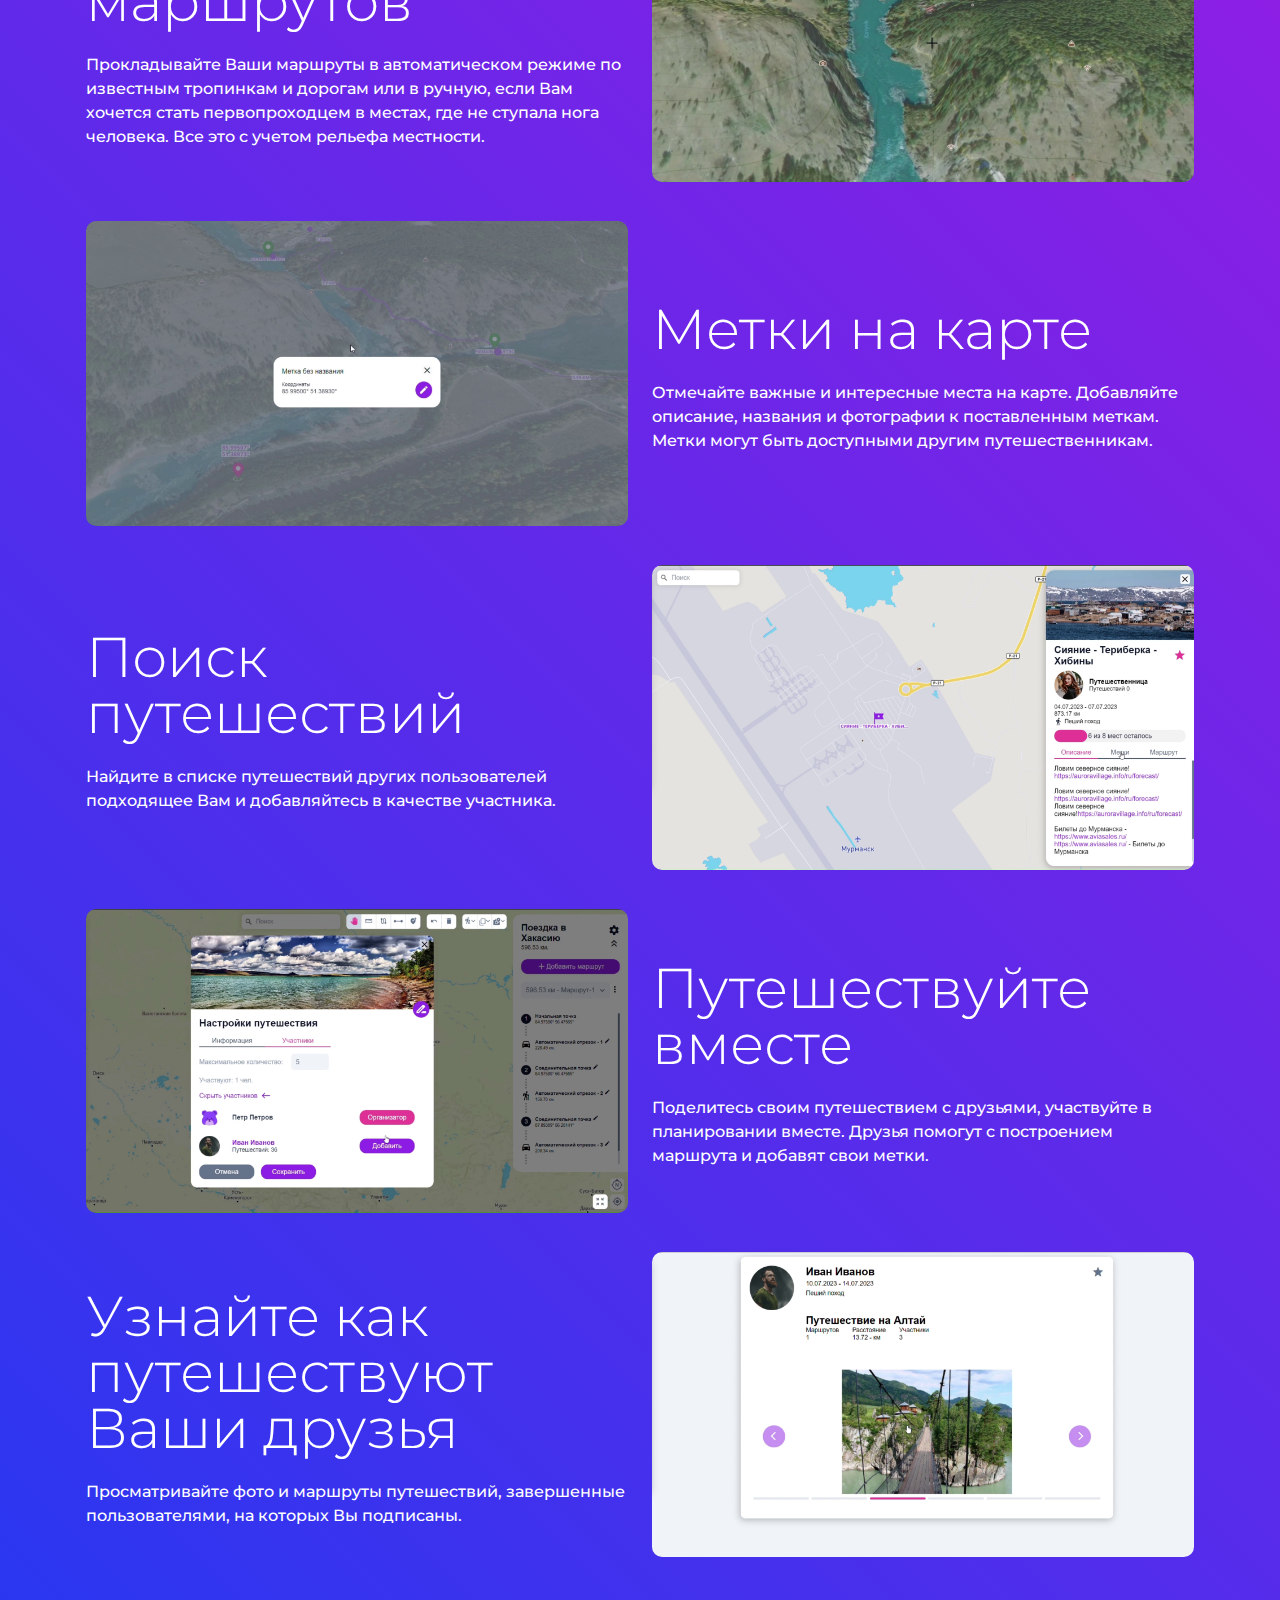
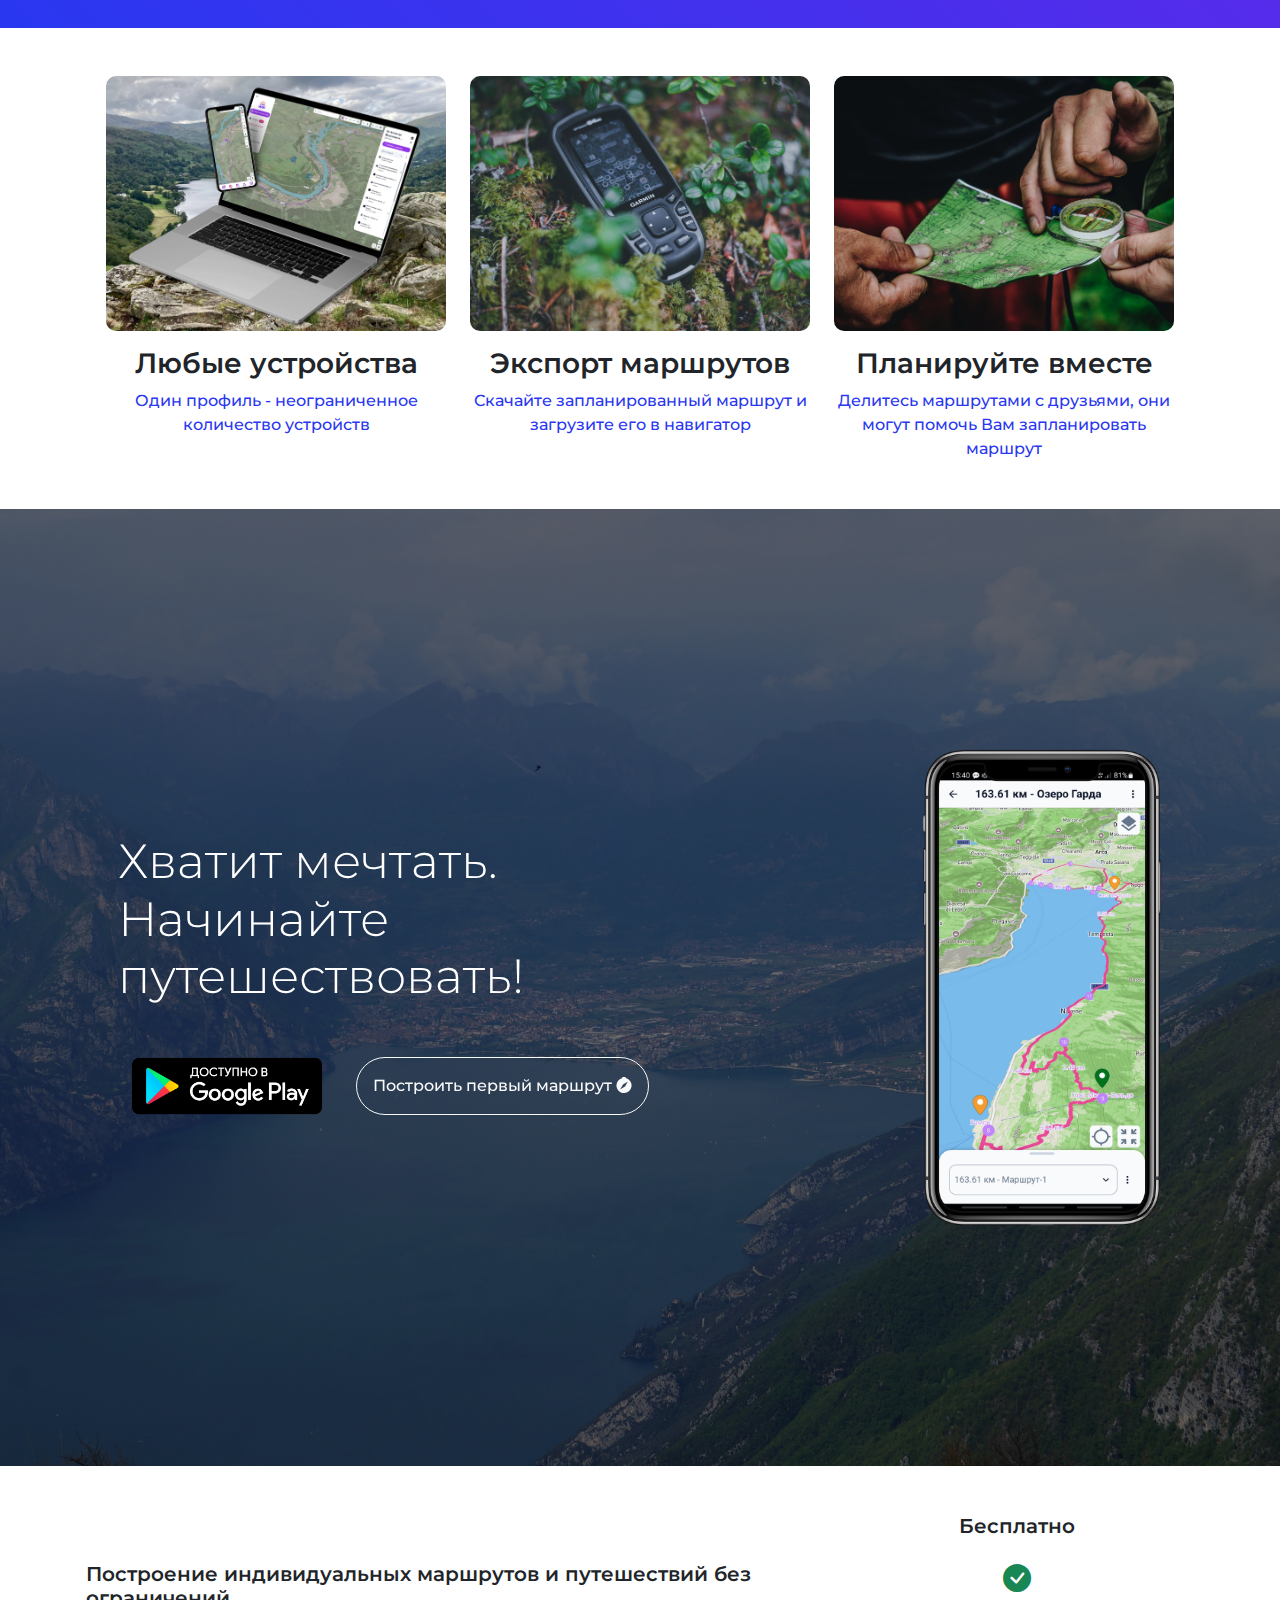
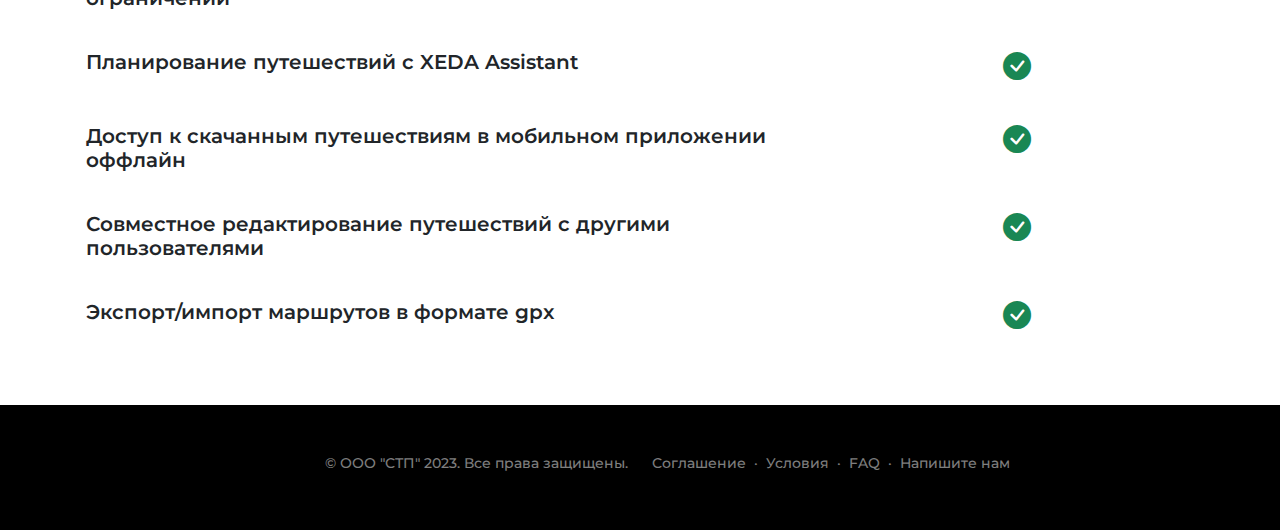
==== commit f32bde25: "Update index.html" ====
--- a/index.html
+++ b/index.html
@@ -107,7 +107,7 @@
                         <div class="mb-5 mb-sm-0 text-center text-lg-start">
                             <h3 class="display-5 lh-1 mb-3" style="color:white;">Планируйте путешествия, делитесь впечатлениями</h3>
                             <p class="small fw-normal text-muted mb-5">XEDA позволяет прокладывать свои маршруты, делиться этими маршрутами с другими участниками, исследовать маршруты других путешественников.</p>
-                            <a class="me-lg-3 mb-4 mb-lg-0" href="https://play.google.com/store/apps/details?id=wtf.stp.xeda" target="_blank"><img class="app-badge" src="assets/img/gplay.png" alt="Скачать XEDA в Google Play Market" /></a>
+                            <a class="me-lg-3 mb-4 mb-lg-0" href="https://play.google.com/store/apps/details?id=wtf.stp.xeda" target="_blank"><img class="app-badge" src="assets/img/google-play-badge.png" alt="Скачать XEDA в Google Play Market" /></a>
 			    <a class="me-lg-3 mb-4 mb-lg-0" href="https://apps.apple.com/ru/app/xeda-app/id6476595477" target="_blank"><img class="app-badge" src="assets/img/app-store-button.svg" alt="Скачать XEDA в App Store" /></a>
 				<a class="btn btn-primary py-3 px-4 rounded-pill text-nowrap" href="https://app.xeda.io/signup" target="_blank">Создать маршрут <i class="bi bi-arrow-right"></i></a>
 			    
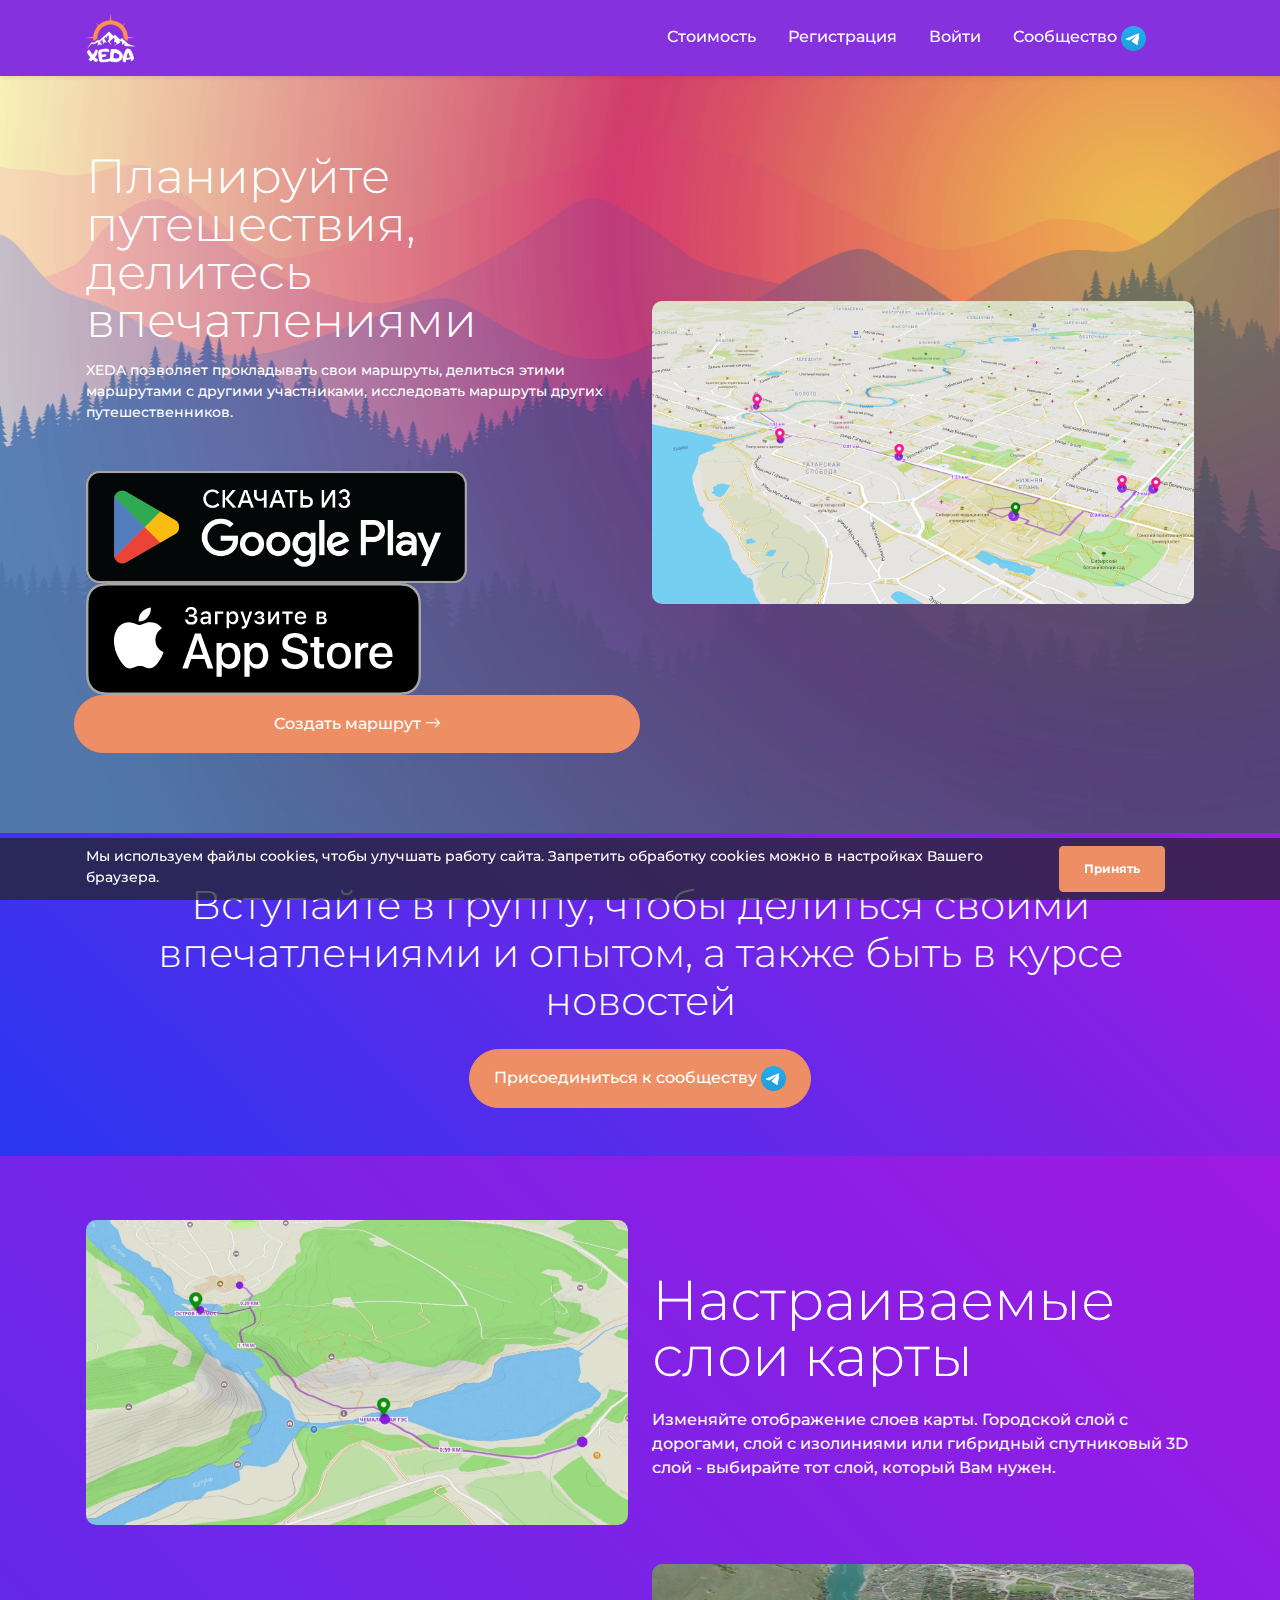
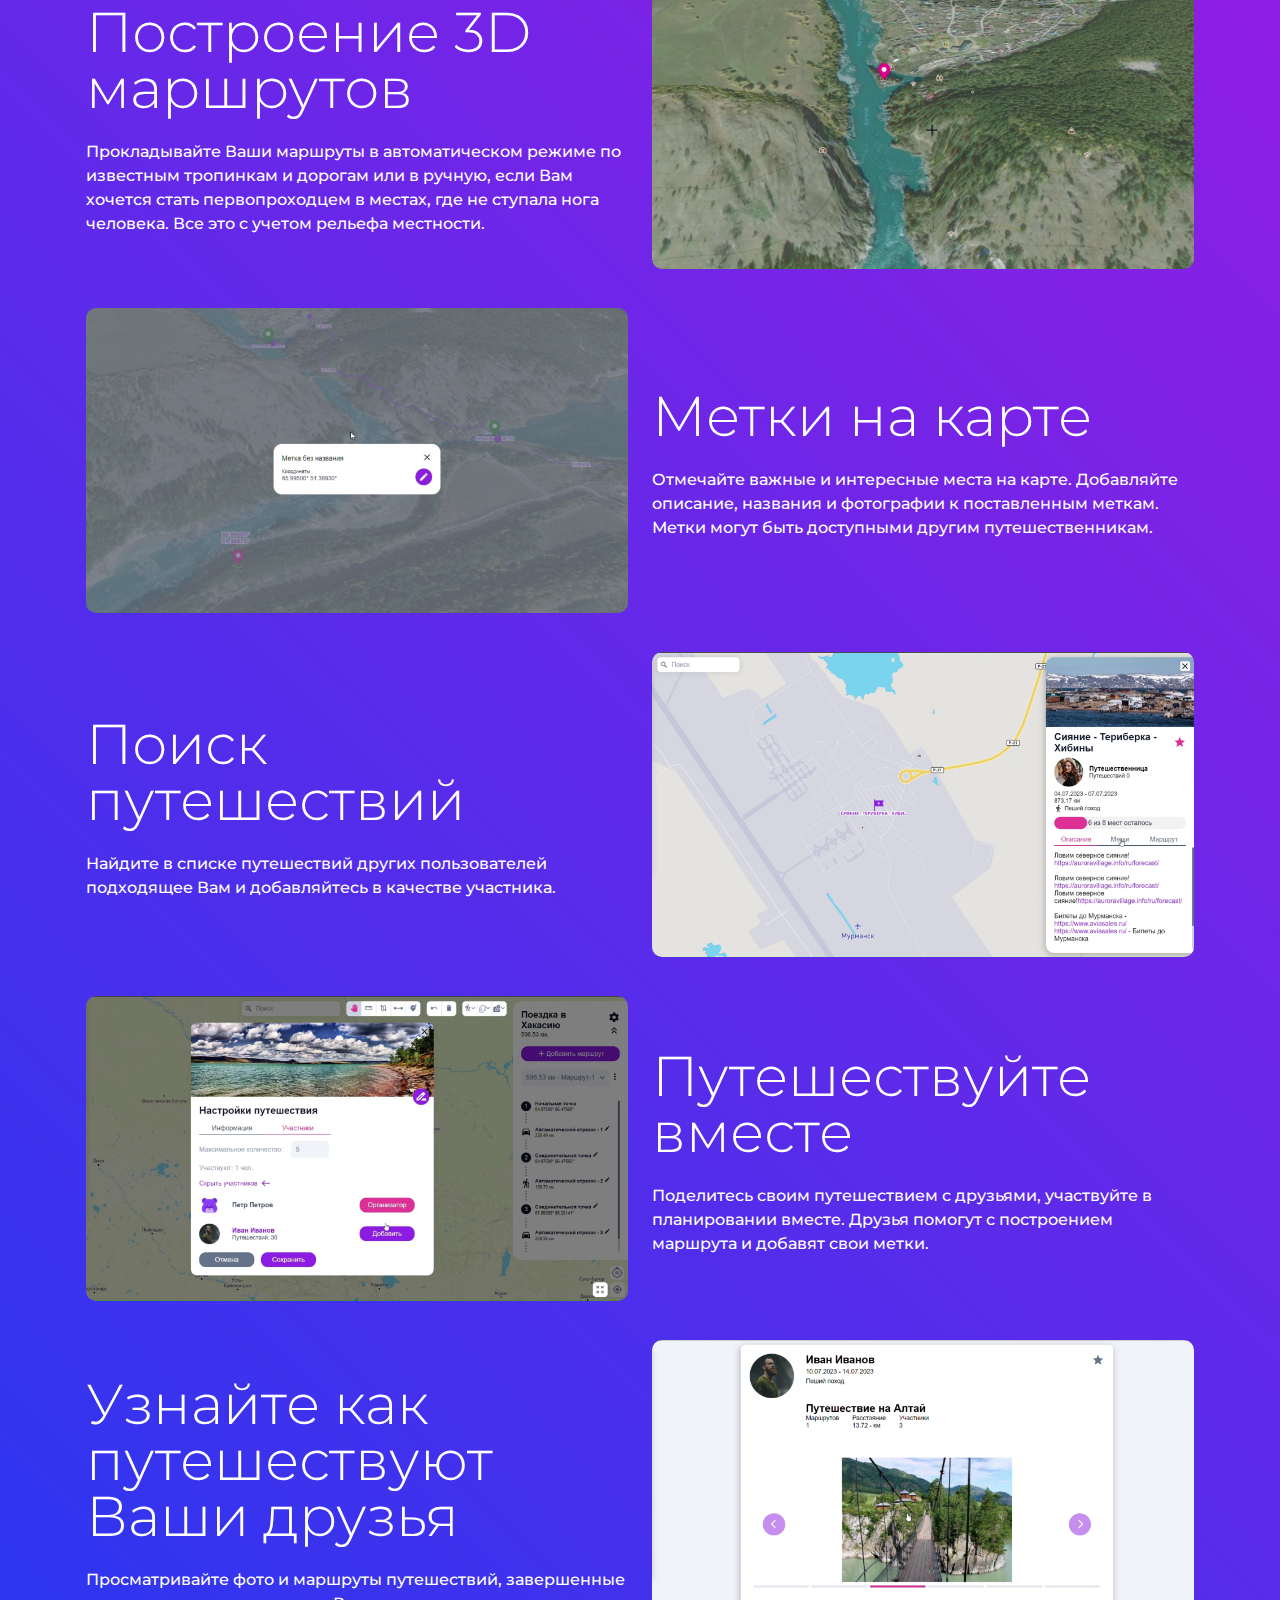
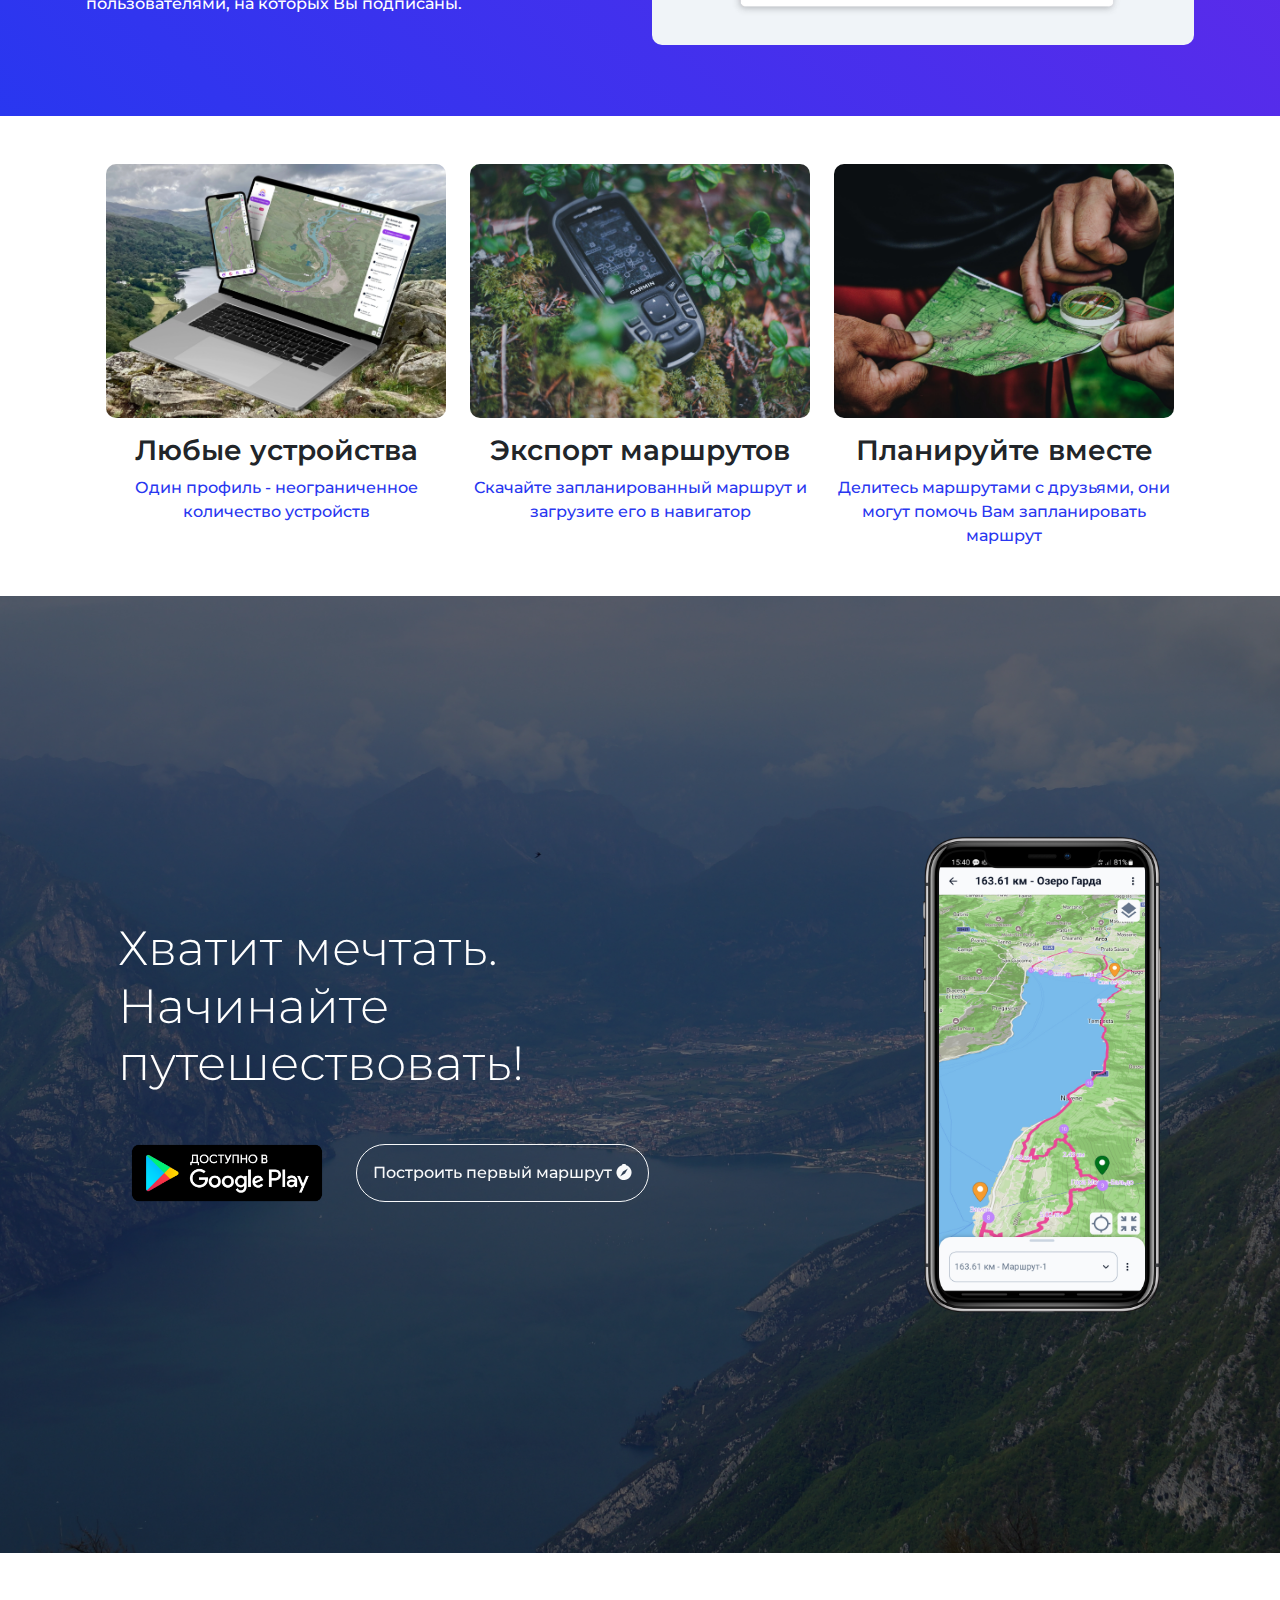
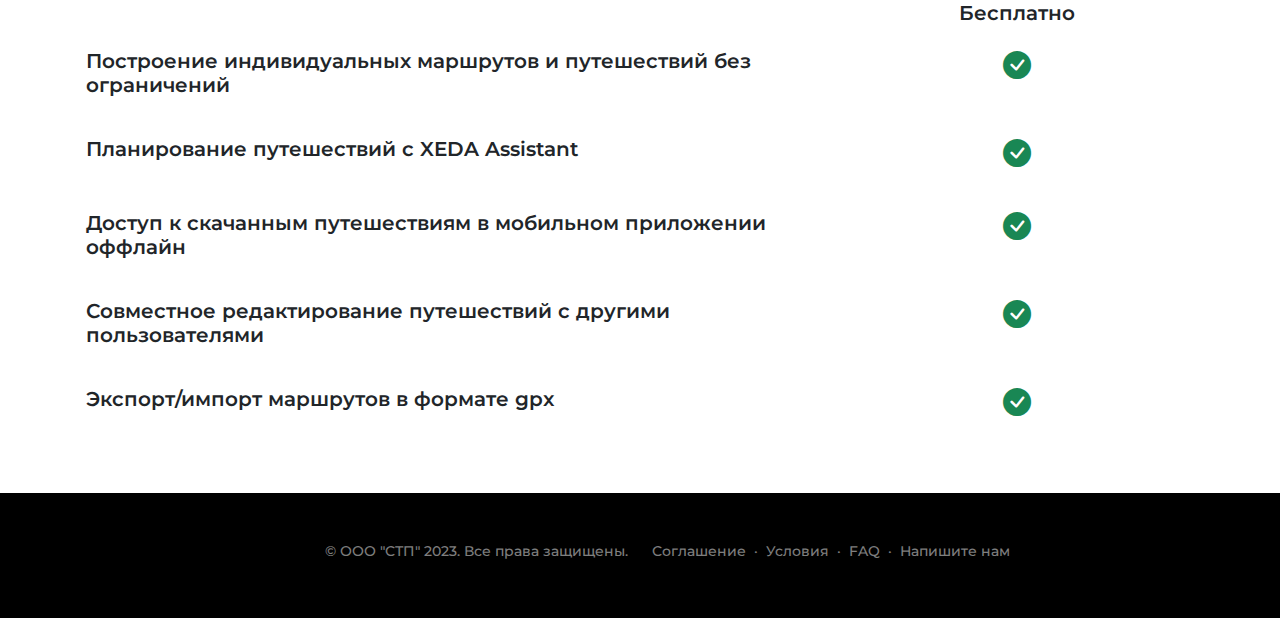
==== commit feaa7a7b: "Update index.html" ====
--- a/index.html
+++ b/index.html
@@ -107,10 +107,11 @@
                         <div class="mb-5 mb-sm-0 text-center text-lg-start">
                             <h3 class="display-5 lh-1 mb-3" style="color:white;">Планируйте путешествия, делитесь впечатлениями</h3>
                             <p class="small fw-normal text-muted mb-5">XEDA позволяет прокладывать свои маршруты, делиться этими маршрутами с другими участниками, исследовать маршруты других путешественников.</p>
-                            <a class="me-lg-3 mb-4 mb-lg-0" href="https://play.google.com/store/apps/details?id=wtf.stp.xeda" target="_blank"><img class="app-badge" src="assets/img/google-play-badge.png" alt="Скачать XEDA в Google Play Market" /></a>
-			    <a class="me-lg-3 mb-4 mb-lg-0" href="https://apps.apple.com/ru/app/xeda-app/id6476595477" target="_blank"><img class="app-badge" src="assets/img/app-store-button.svg" alt="Скачать XEDA в App Store" /></a>
-				<a class="btn btn-primary py-3 px-4 rounded-pill text-nowrap" href="https://app.xeda.io/signup" target="_blank">Создать маршрут <i class="bi bi-arrow-right"></i></a>
-			    
+                            <div class="row align-items-center">
+				<a class="me-lg-3 mb-4 mb-lg-0" href="https://play.google.com/store/apps/details?id=wtf.stp.xeda" target="_blank"><img class="app-badge" src="assets/img/google-play-badge.png" alt="Скачать XEDA в Google Play Market" /></a>
+			    	<a class="me-lg-3 mb-4 mb-lg-0" href="https://apps.apple.com/ru/app/xeda-app/id6476595477" target="_blank"><img class="app-badge" src="assets/img/app-store-button.svg" alt="Скачать XEDA в App Store" /></a>
+			    	<a class="btn btn-primary py-3 px-4 rounded-pill text-nowrap" href="https://app.xeda.io/signup" target="_blank">Создать маршрут <i class="bi bi-arrow-right"></i></a>
+			    </div>
 				
                         </div>
 				
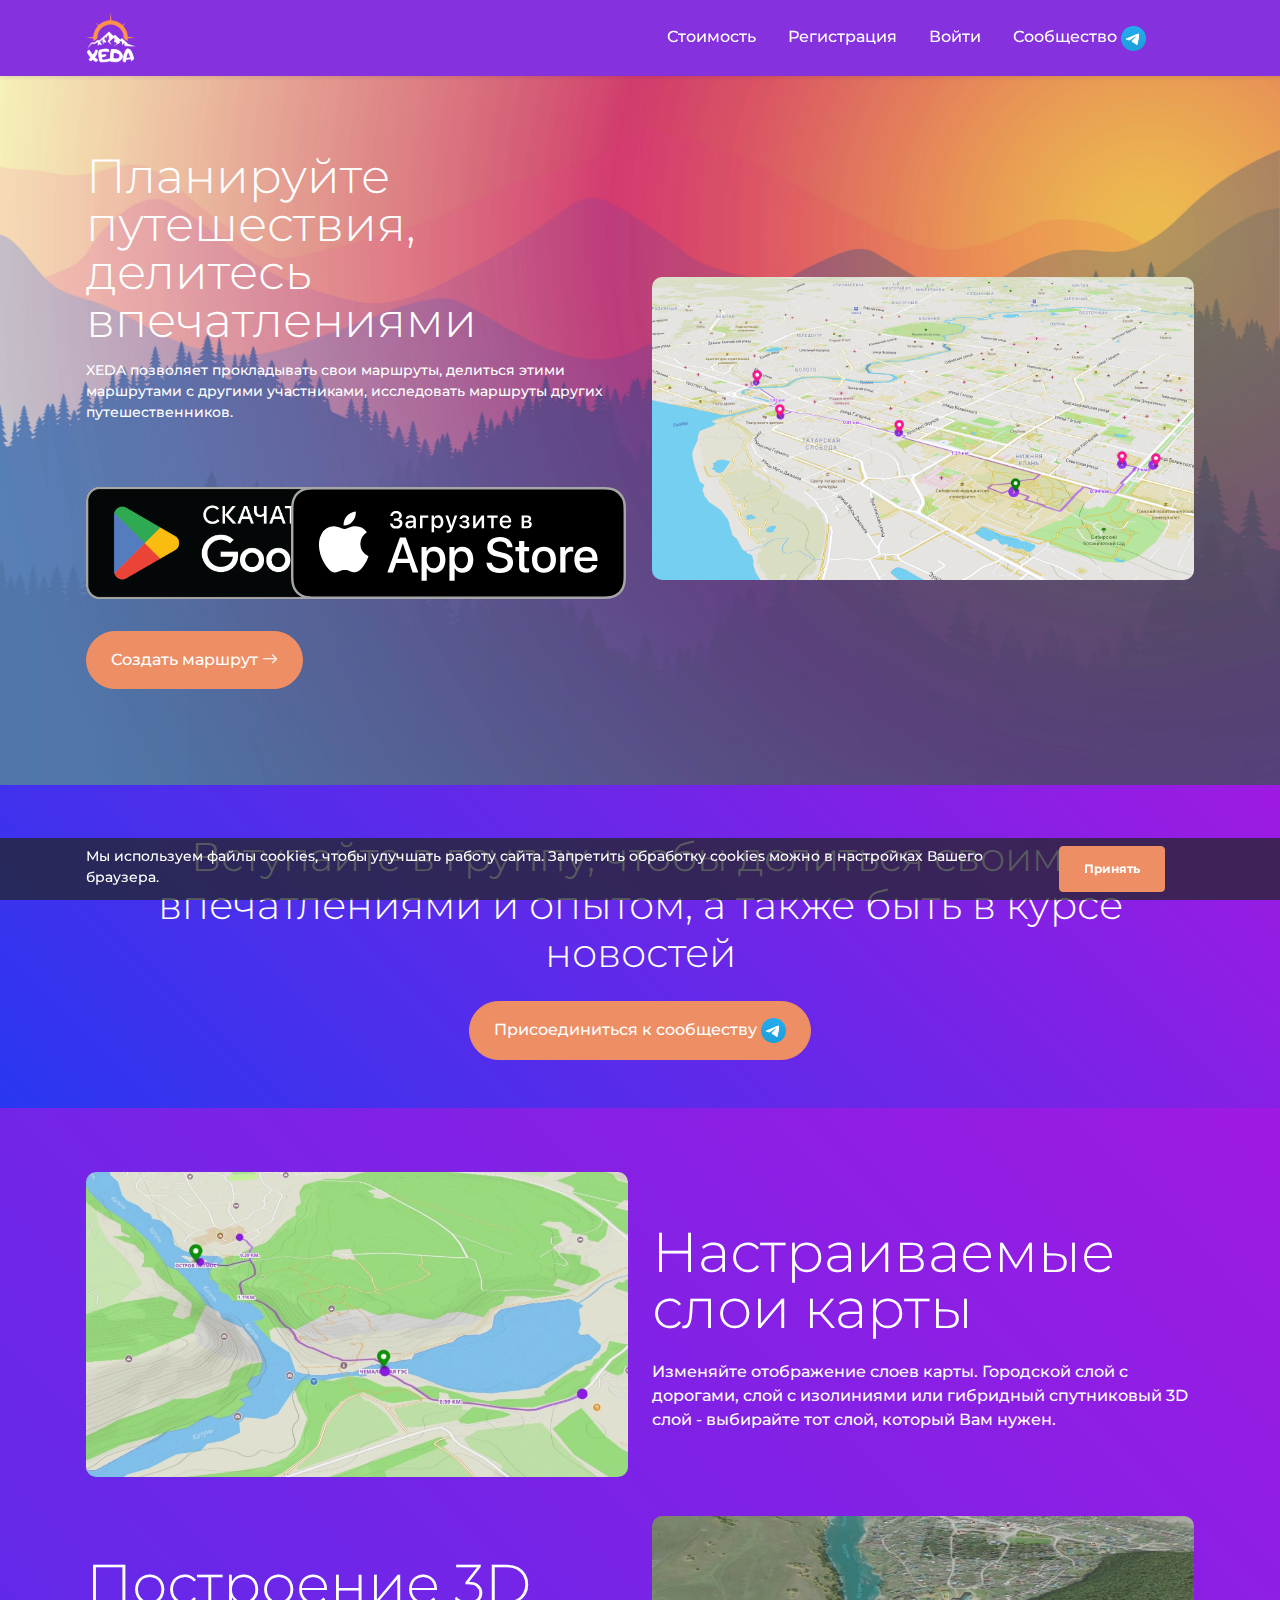
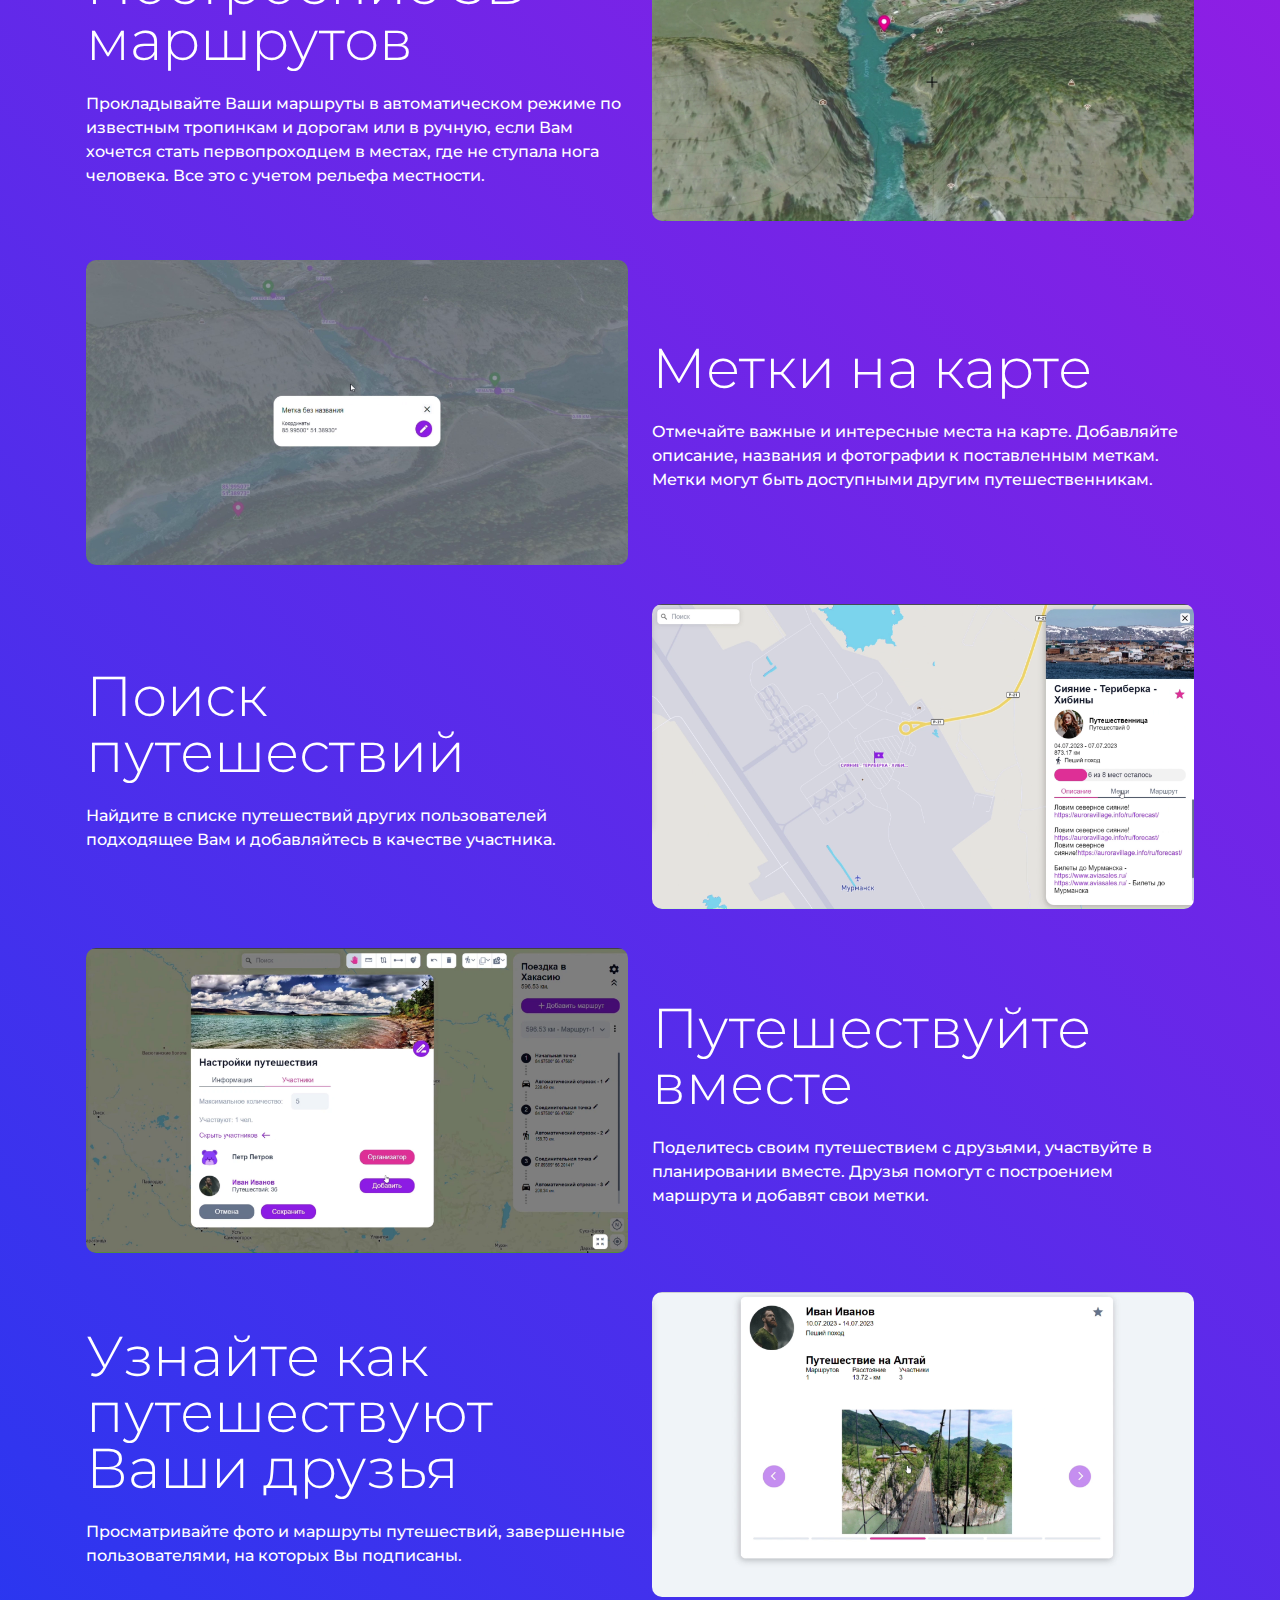
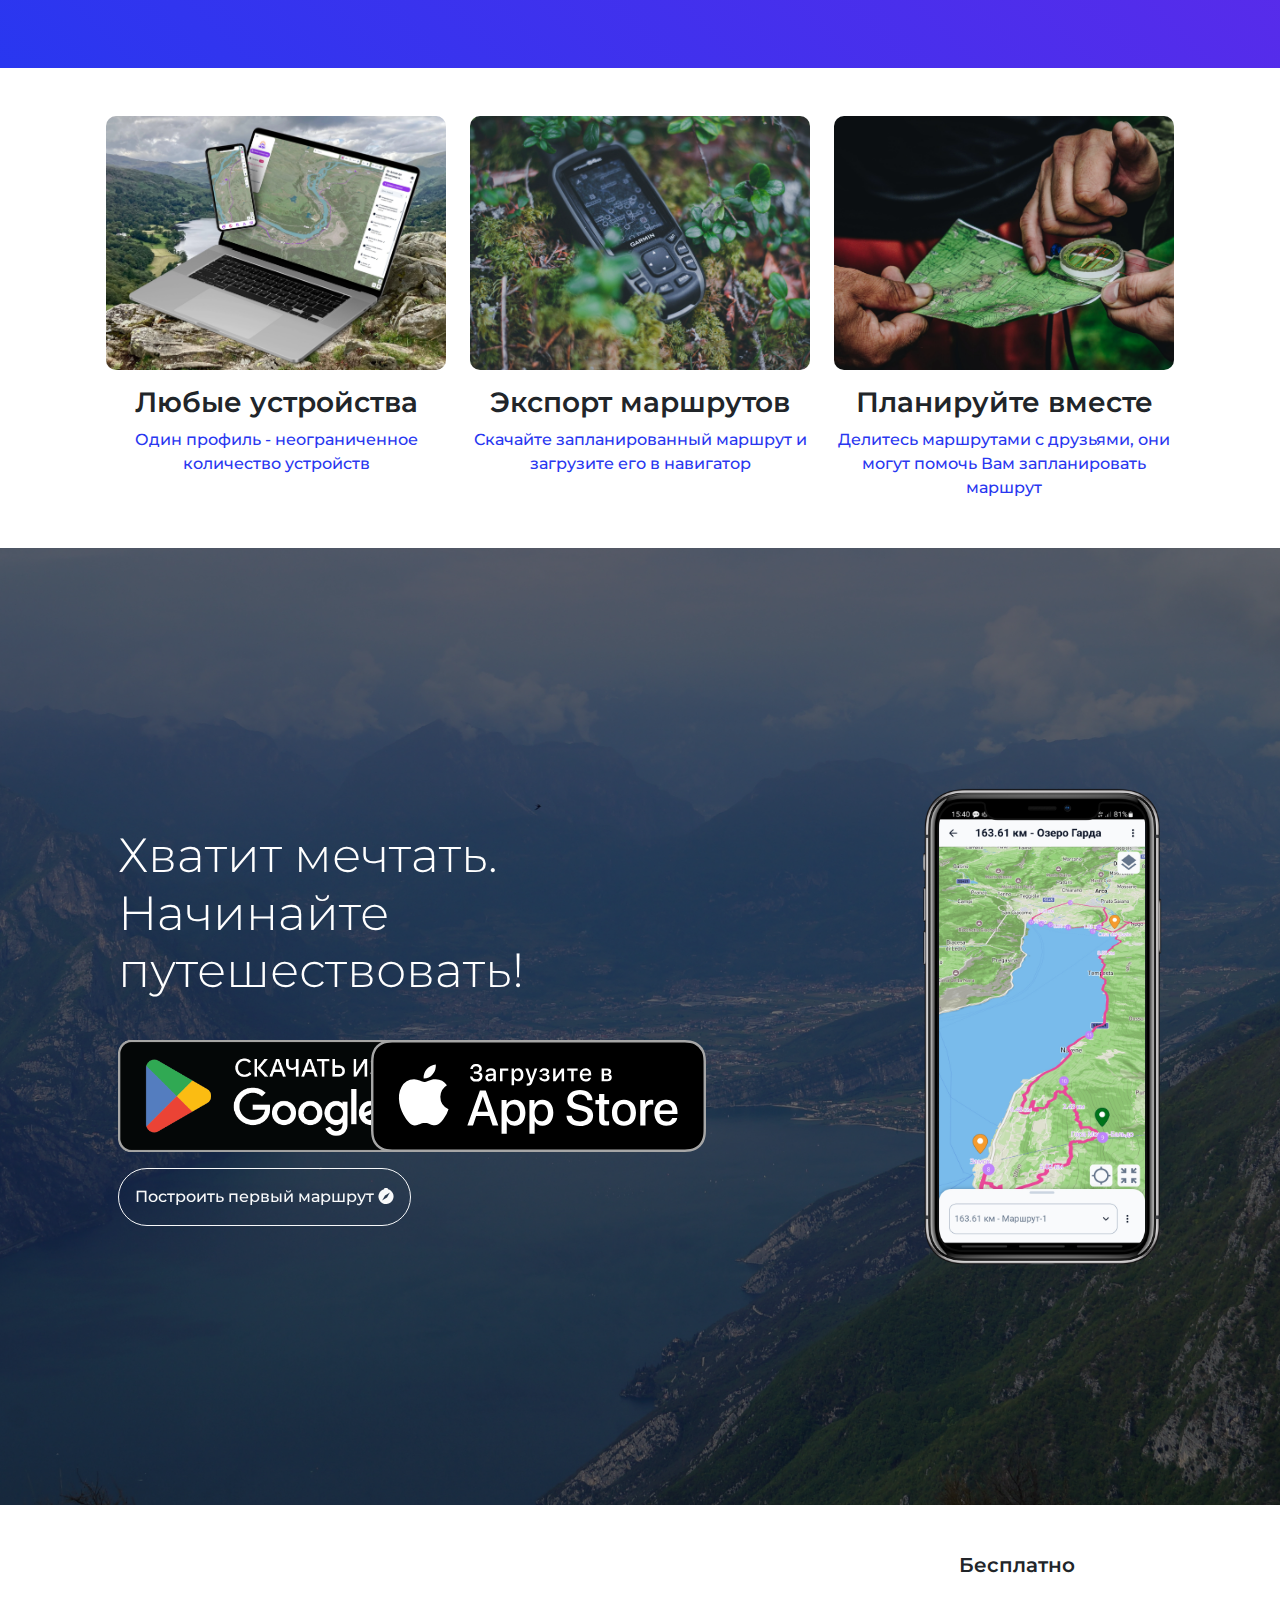
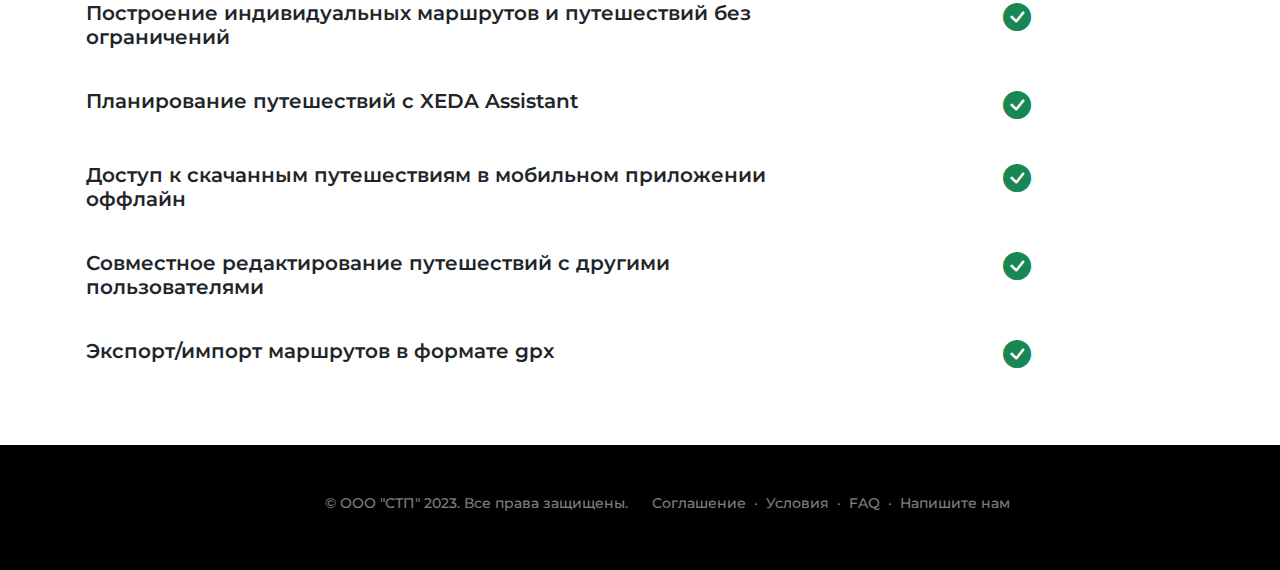
==== commit 4d2e1aa8: "Update index.html" ====
--- a/index.html
+++ b/index.html
@@ -108,10 +108,12 @@
                             <h3 class="display-5 lh-1 mb-3" style="color:white;">Планируйте путешествия, делитесь впечатлениями</h3>
                             <p class="small fw-normal text-muted mb-5">XEDA позволяет прокладывать свои маршруты, делиться этими маршрутами с другими участниками, исследовать маршруты других путешественников.</p>
                             <div class="row align-items-center">
-				<a class="me-lg-3 mb-4 mb-lg-0" href="https://play.google.com/store/apps/details?id=wtf.stp.xeda" target="_blank"><img class="app-badge" src="assets/img/google-play-badge.png" alt="Скачать XEDA в Google Play Market" /></a>
-			    	<a class="me-lg-3 mb-4 mb-lg-0" href="https://apps.apple.com/ru/app/xeda-app/id6476595477" target="_blank"><img class="app-badge" src="assets/img/app-store-button.svg" alt="Скачать XEDA в App Store" /></a>
-			    	<a class="btn btn-primary py-3 px-4 rounded-pill text-nowrap" href="https://app.xeda.io/signup" target="_blank">Создать маршрут <i class="bi bi-arrow-right"></i></a>
+				<a class="col-lg-4 my-3" href="https://play.google.com/store/apps/details?id=wtf.stp.xeda" target="_blank"><img class="app-badge" src="assets/img/google-play-badge.png" alt="Скачать XEDA в Google Play Market"></a>
+			    	<a class="col-lg-4 my-3 mx-lg-3" href="https://apps.apple.com/ru/app/xeda-app/id6476595477" target="_blank"><img class="app-badge" src="assets/img/app-store-button.svg" alt="Скачать XEDA в App Store"></a>
+			    	
 			    </div>
+
+    <a class="btn btn-primary py-3 px-4 rounded-pill text-nowrap my-3" href="https://app.xeda.io/signup" target="_blank">Создать маршрут <i class="bi bi-arrow-right"></i></a>
 				
                         </div>
 				
@@ -277,7 +279,13 @@
                         <br />
                         Начинайте путешествовать!
                     </h2>
-		<a class="me-lg-3 mb-4 mb-lg-0" href="https://play.google.com/store/apps/details?id=wtf.stp.xeda" target="_blank"><img class="app-badge" src="assets/img/gplay.png" alt="Скачать XEDA в Google Play Market"></a>
+
+			   <div class="row align-items-center">
+				<a class="col-lg-4 my-3" href="https://play.google.com/store/apps/details?id=wtf.stp.xeda" target="_blank"><img class="app-badge" src="assets/img/google-play-badge.png" alt="Скачать XEDA в Google Play Market"></a>
+			    	<a class="col-lg-4 my-3 mx-lg-3" href="https://apps.apple.com/ru/app/xeda-app/id6476595477" target="_blank"><img class="app-badge" src="assets/img/app-store-button.svg" alt="Скачать XEDA в App Store"></a>
+			    	
+			    </div>
+						
                     <a class="btn btn-outline-light py-3 px-3 rounded-pill text-nowrap" href="https://app.xeda.io/signup" target="_blank">Построить первый маршрут <i class="bi bi-compass-fill"></i></a>
                 </div>
             
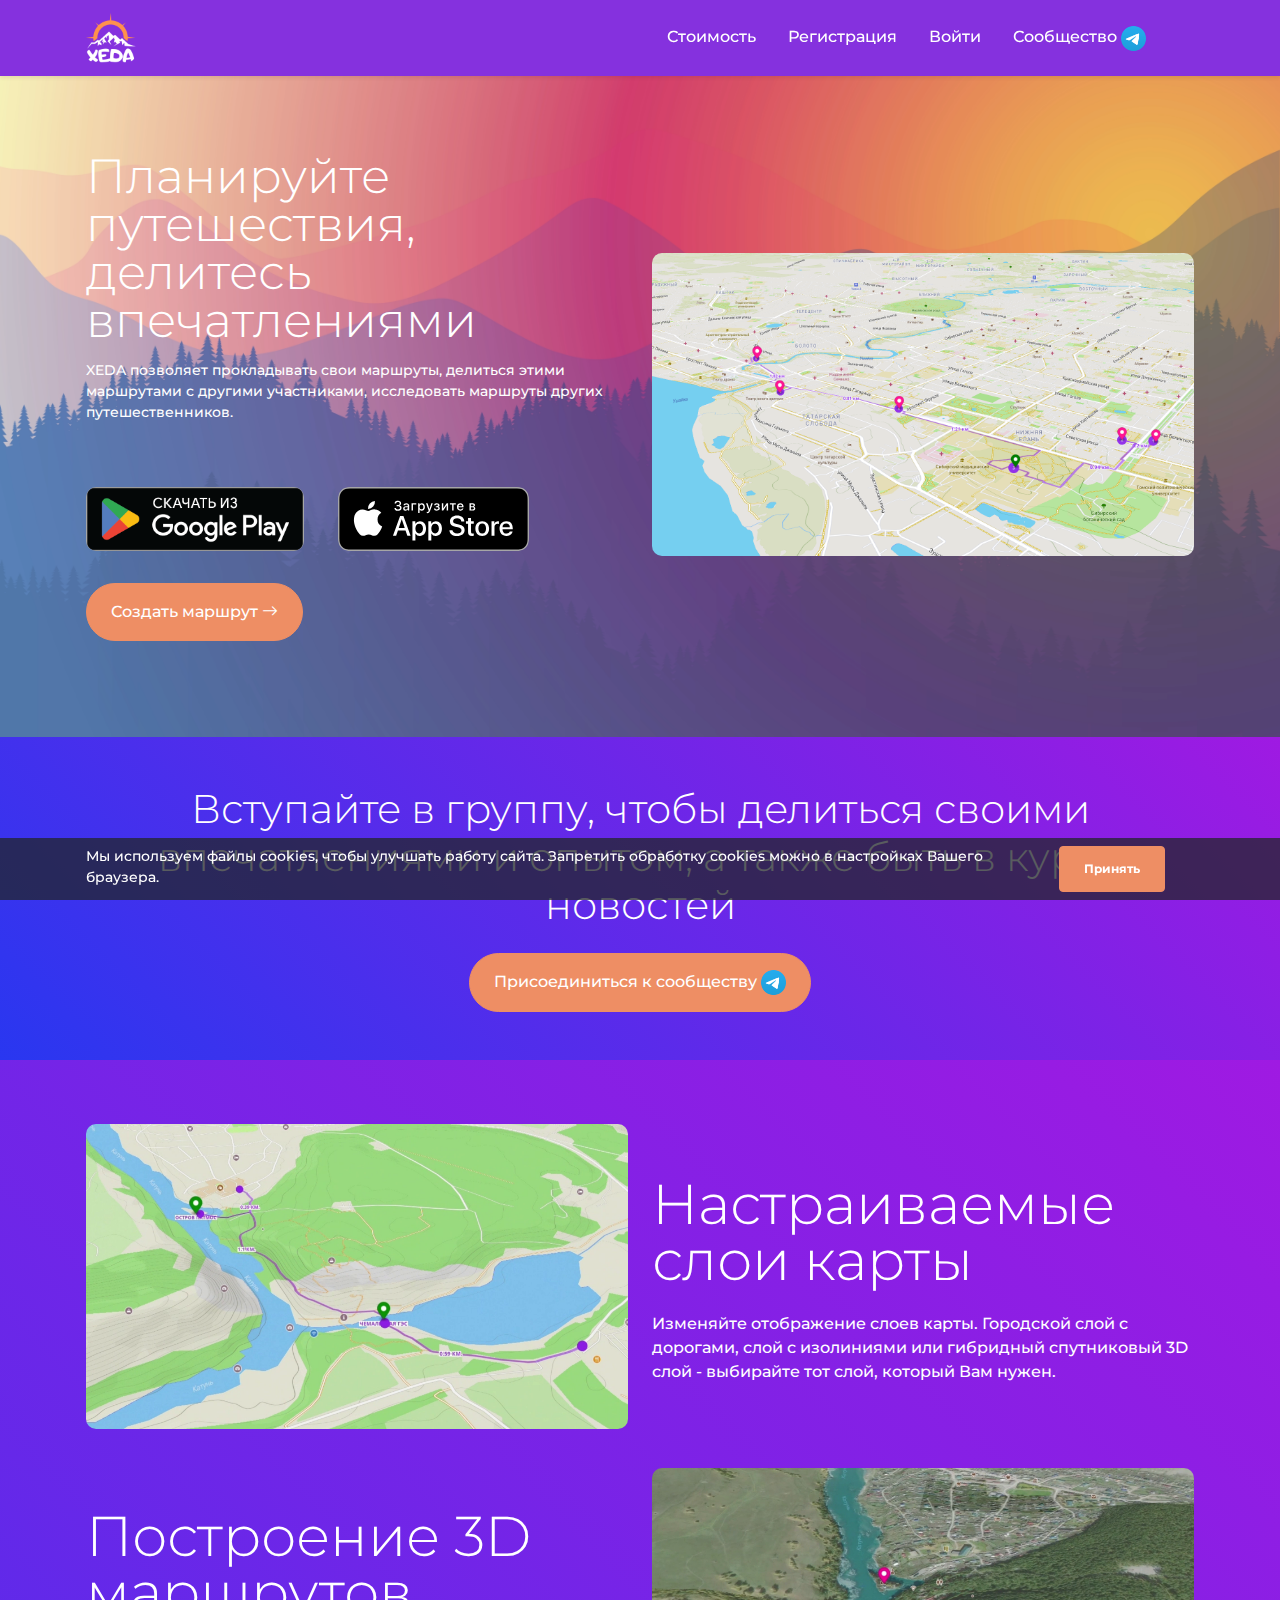
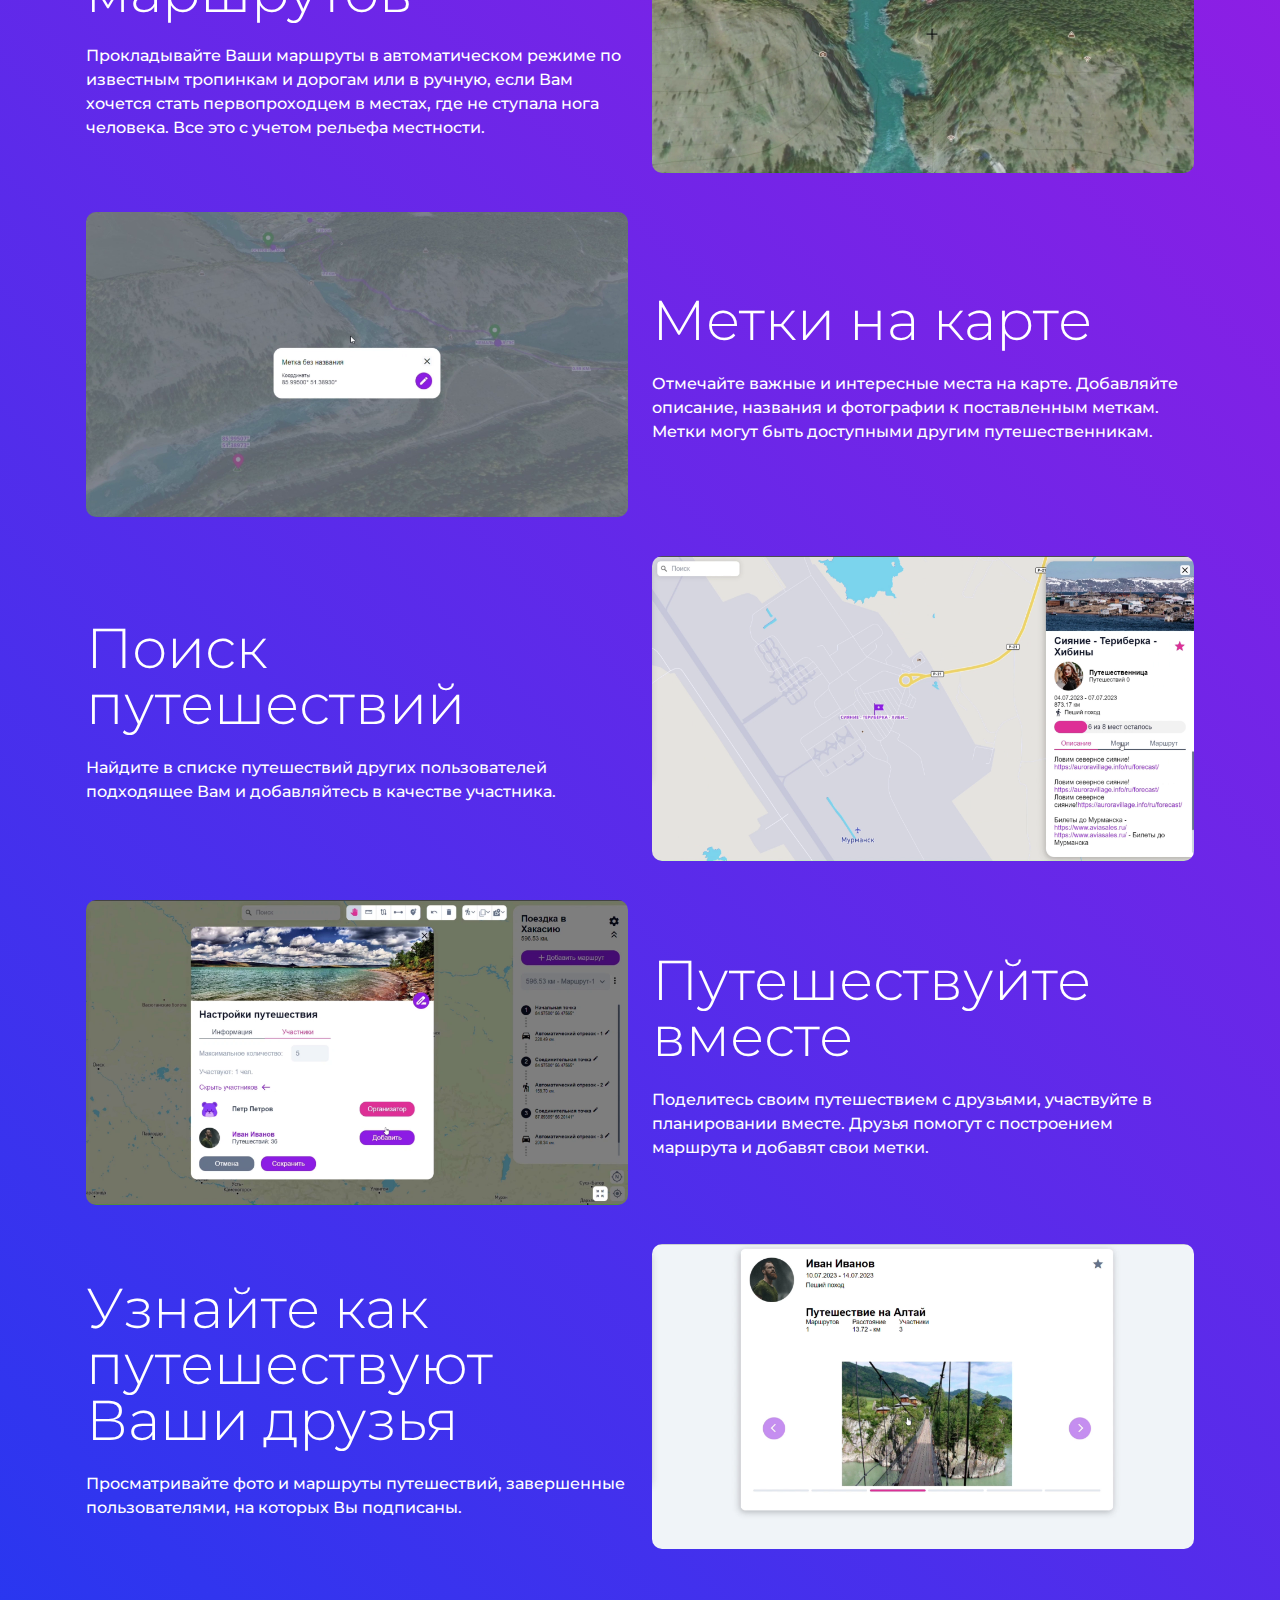
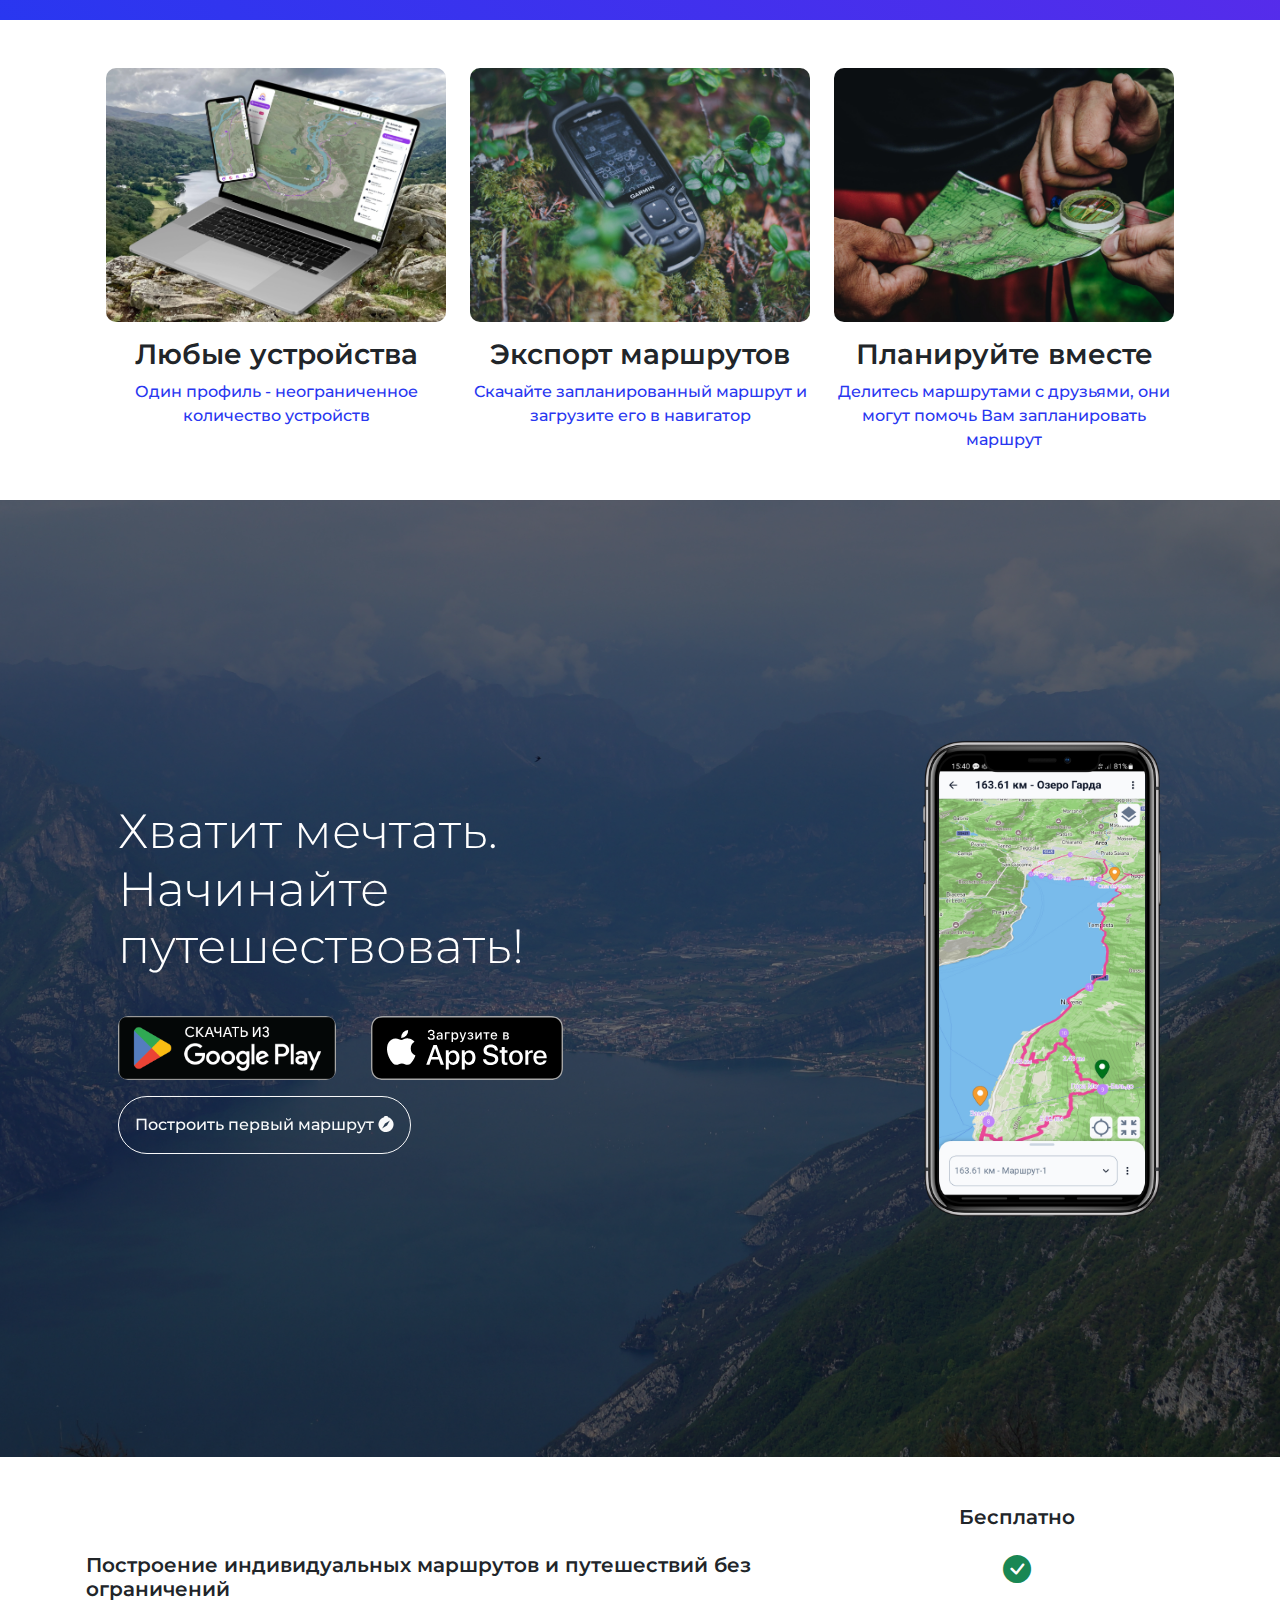
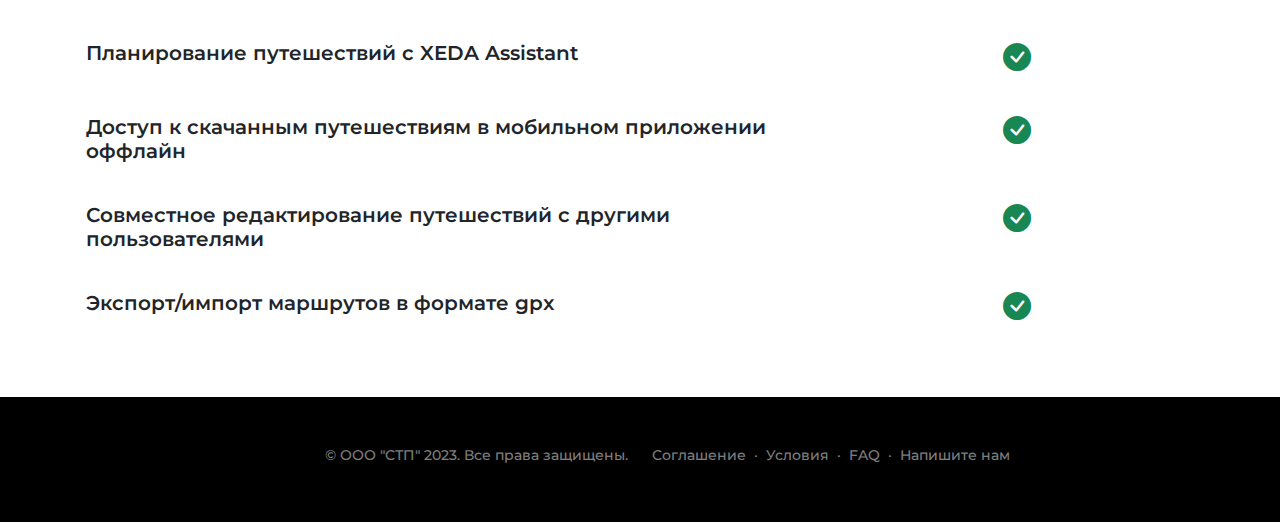
==== commit bd042c37: "Update index.html" ====
--- a/index.html
+++ b/index.html
@@ -108,7 +108,7 @@
                             <h3 class="display-5 lh-1 mb-3" style="color:white;">Планируйте путешествия, делитесь впечатлениями</h3>
                             <p class="small fw-normal text-muted mb-5">XEDA позволяет прокладывать свои маршруты, делиться этими маршрутами с другими участниками, исследовать маршруты других путешественников.</p>
                             <div class="row align-items-center">
-				<a class="col-lg-4 my-3" href="https://play.google.com/store/apps/details?id=wtf.stp.xeda" target="_blank"><img class="app-badge" src="assets/img/google-play-badge.png" alt="Скачать XEDA в Google Play Market"></a>
+				<a class="col-lg-5 my-3" href="https://play.google.com/store/apps/details?id=wtf.stp.xeda" target="_blank"><img class="app-badge" src="assets/img/google-play-badge.png" alt="Скачать XEDA в Google Play Market"></a>
 			    	<a class="col-lg-4 my-3 mx-lg-3" href="https://apps.apple.com/ru/app/xeda-app/id6476595477" target="_blank"><img class="app-badge" src="assets/img/app-store-button.svg" alt="Скачать XEDA в App Store"></a>
 			    	
 			    </div>
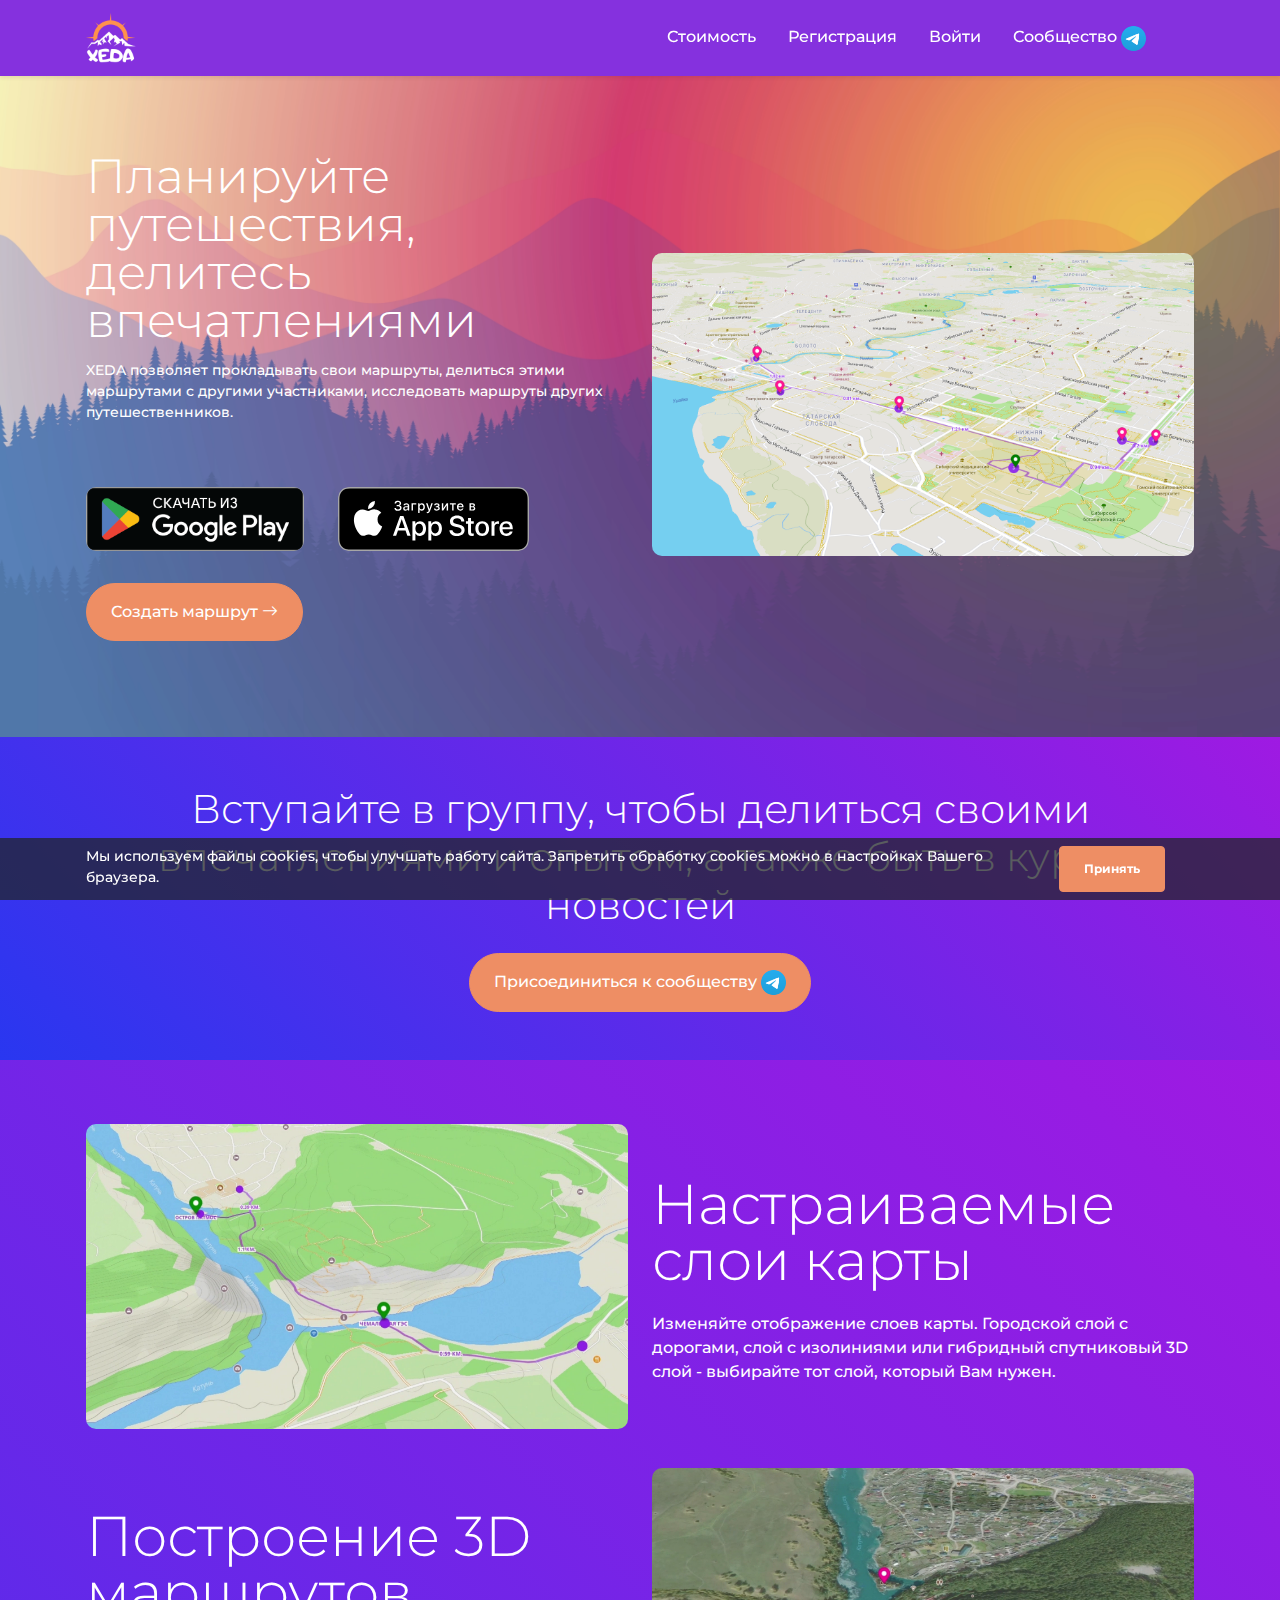
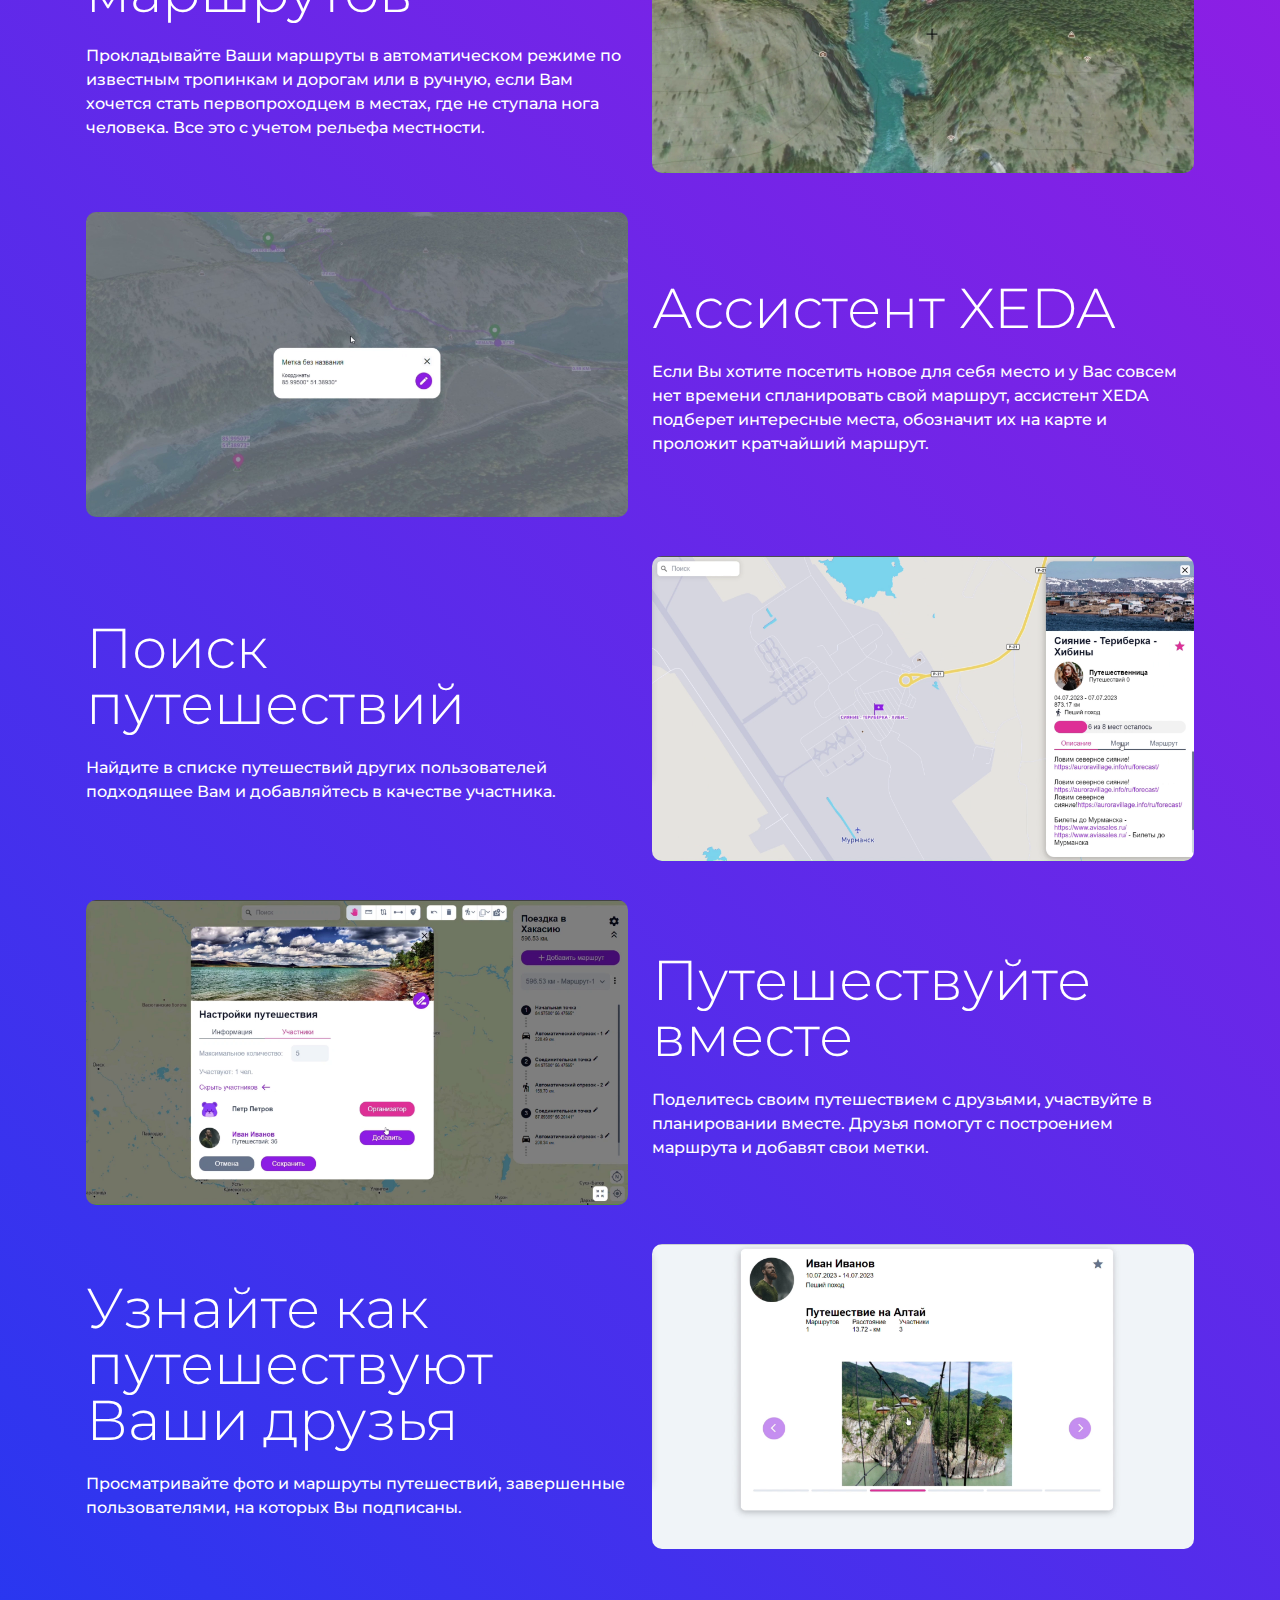
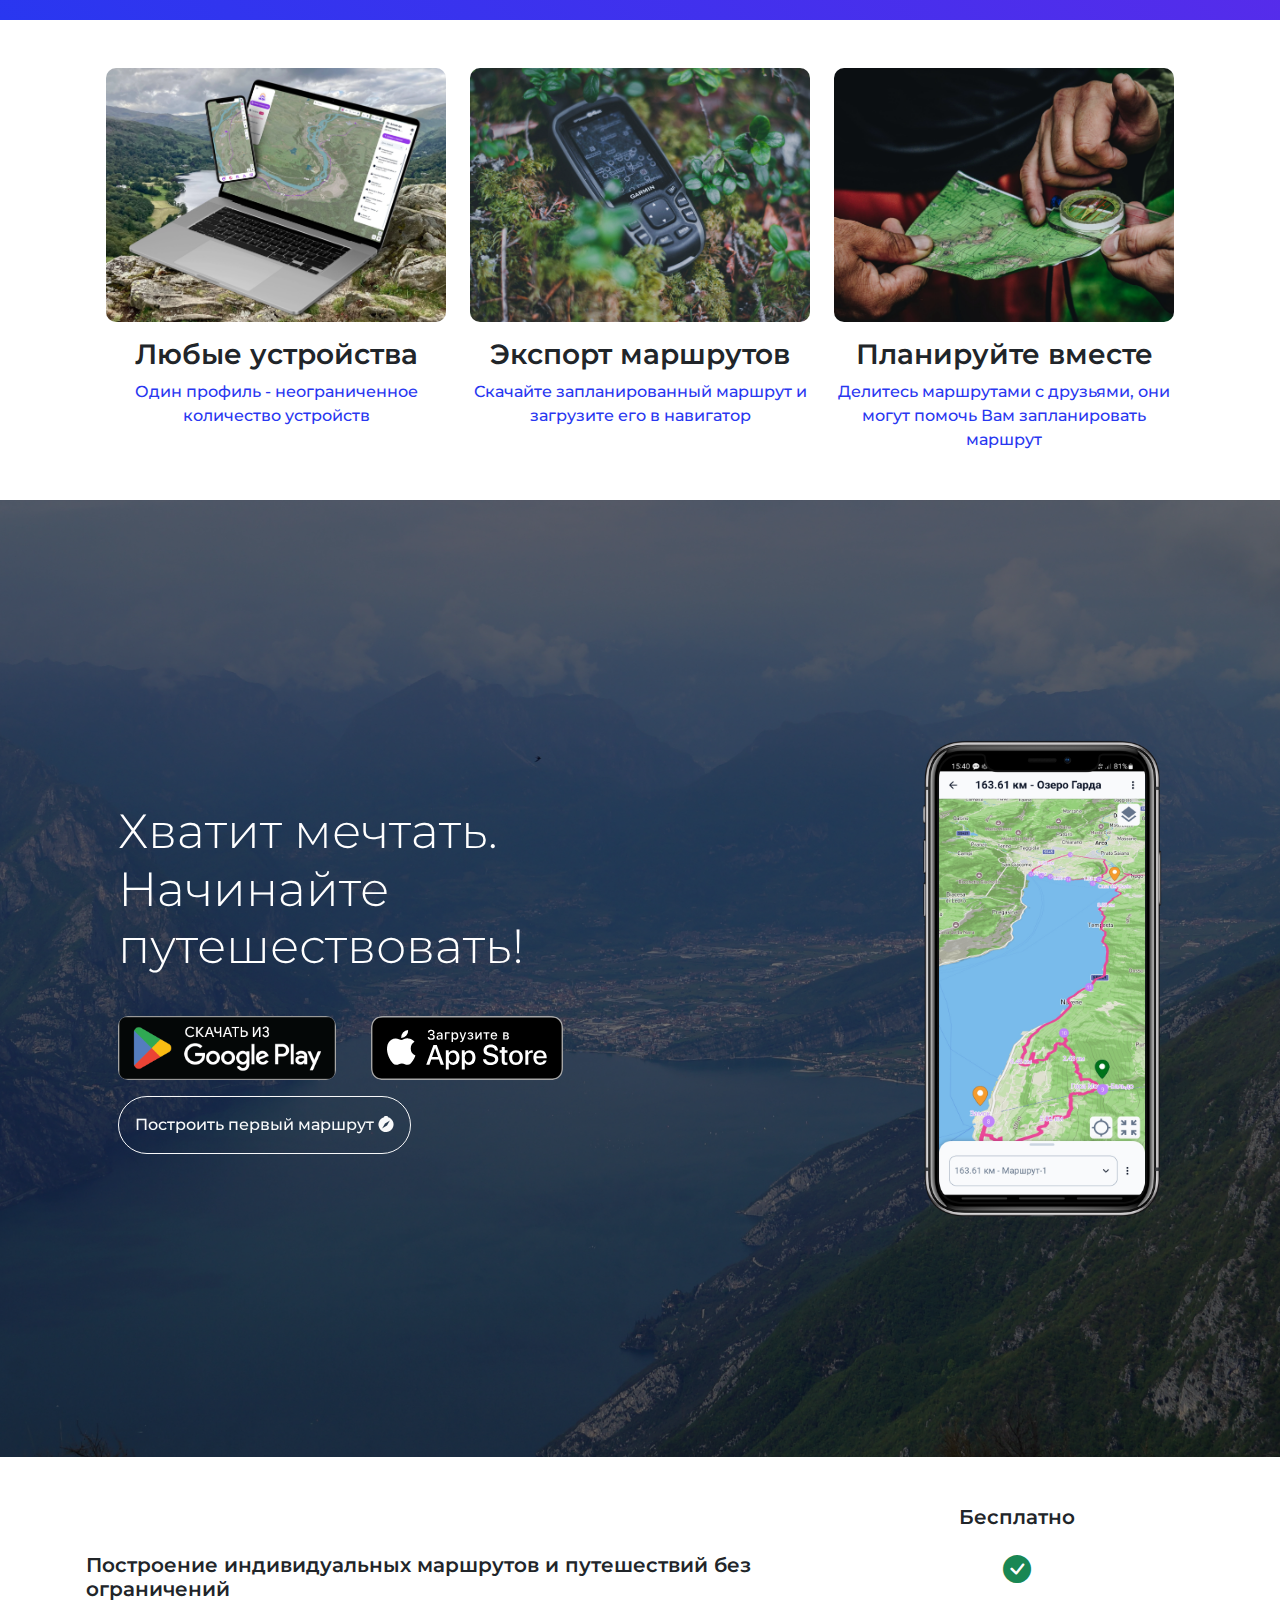
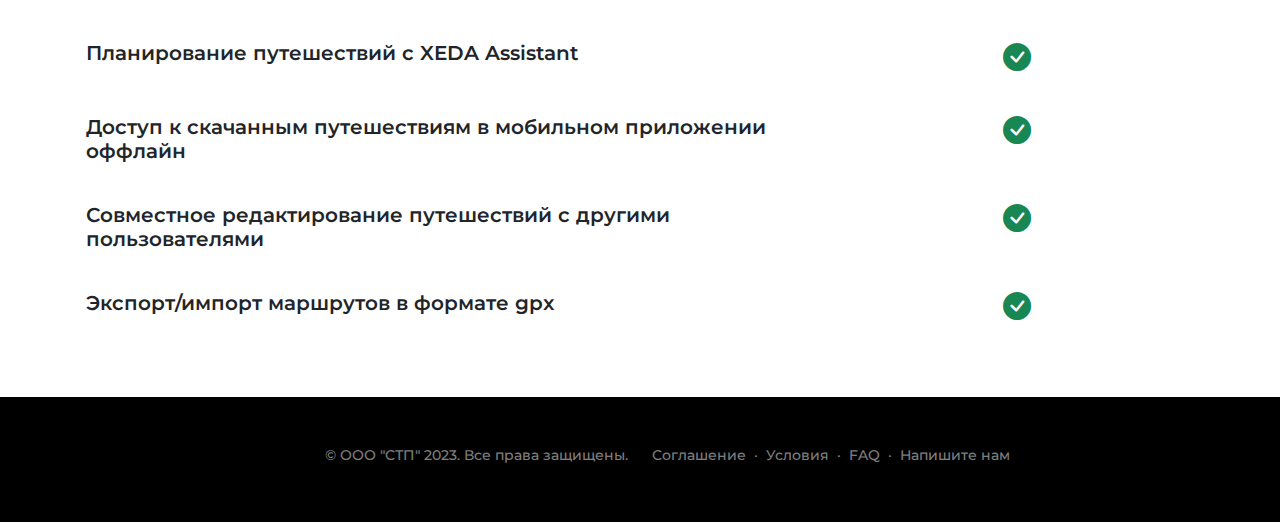
==== commit e1e790c9: "Update index.html" ====
--- a/index.html
+++ b/index.html
@@ -173,11 +173,11 @@
 		    
 		    <div class="row py-3 align-items-center justify-content-center justify-content-lg-between">
                 <div class="col-12 col-lg-6 order-lg-0 order-1">
-                        <div class="px-0"><video muted="muted" autoplay="" loop="" poster="assets/img/poi-route.webp" style="max-width: 100%; height: 100%" playsinline><source src="assets/img/poi-route.mp4" type="video/mp4" /></video></div>
+                        <div class="px-0"><video muted="muted" autoplay="" loop="" poster="assets/img/poi-route.webp" style="max-width: 100%; height: 100%" playsinline><source src="assets/img/xeda_assist.mp4" type="video/mp4" /></video></div>
                     </div>    
 		<div class="col-12 col-lg-6 order-lg-1 order-0 text-center text-sm-start">
-                        <h2 class="text-white display-4 lh-1 mb-4">Метки на карте</h2>
-                        <p class="fw-normal text-muted mb-5 mb-lg-0">Отмечайте важные и интересные места на карте. Добавляйте описание, названия и фотографии к поставленным меткам. Метки могут быть доступными другим путешественникам.</p>
+                        <h2 class="text-white display-4 lh-1 mb-4">Ассистент XEDA</h2>
+                        <p class="fw-normal text-muted mb-5 mb-lg-0">Если Вы хотите посетить новое для себя место и у Вас совсем нет времени спланировать свой маршрут, ассистент XEDA подберет интересные места, обозначит их на карте и проложит кратчайший маршрут.</p>
                     </div> 
                 </div>
 		
